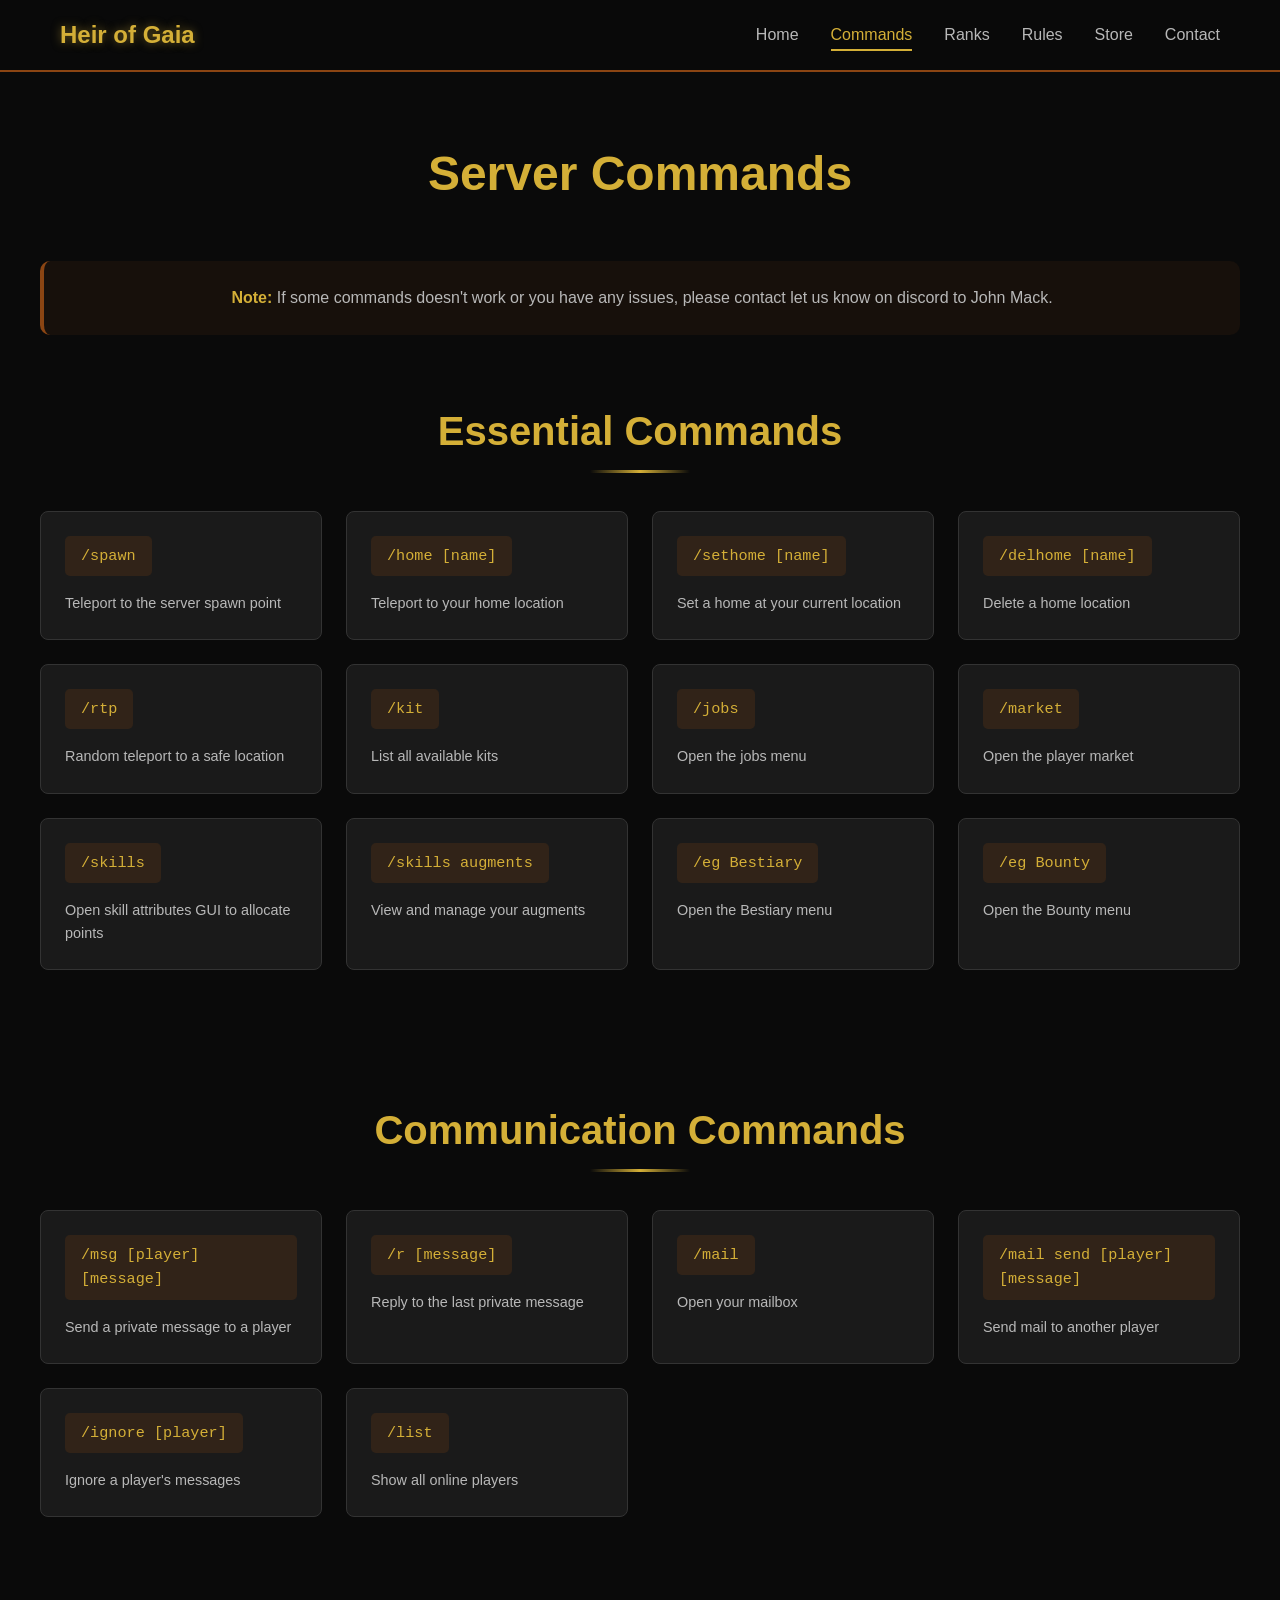
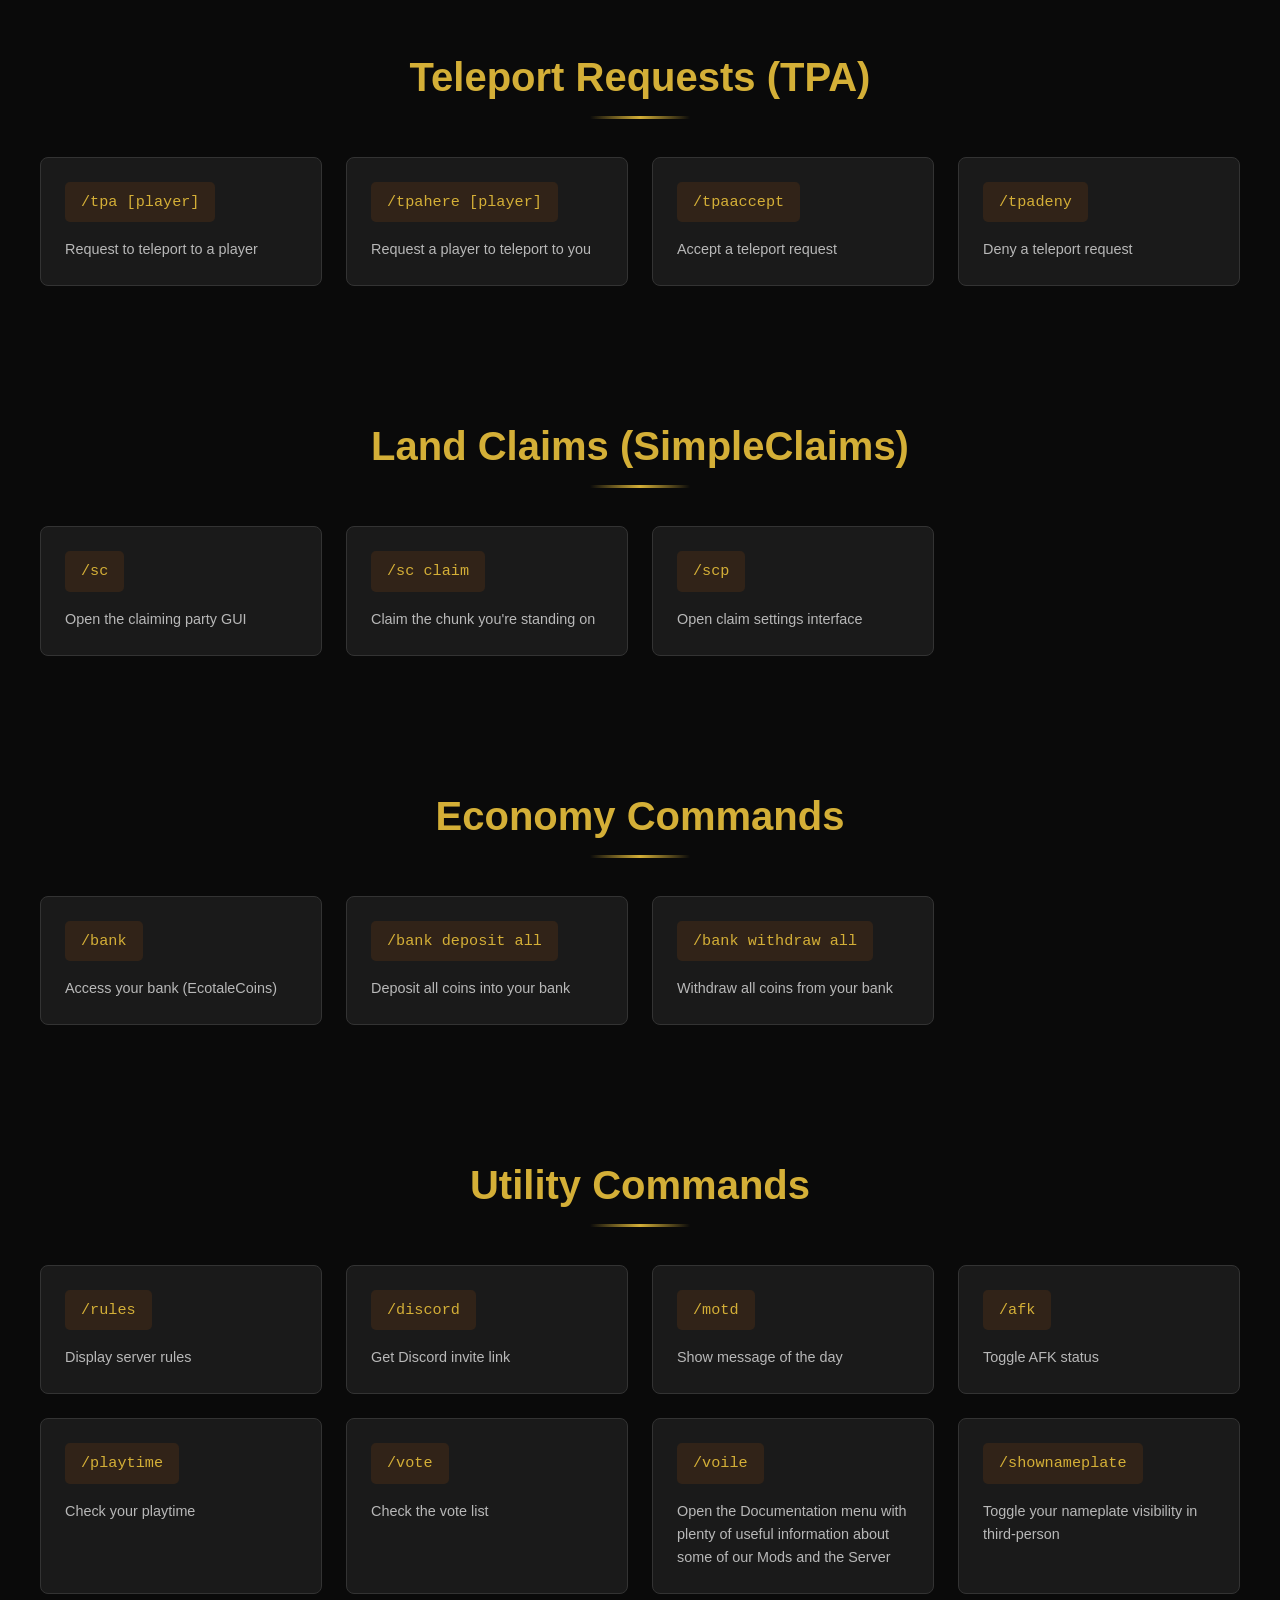
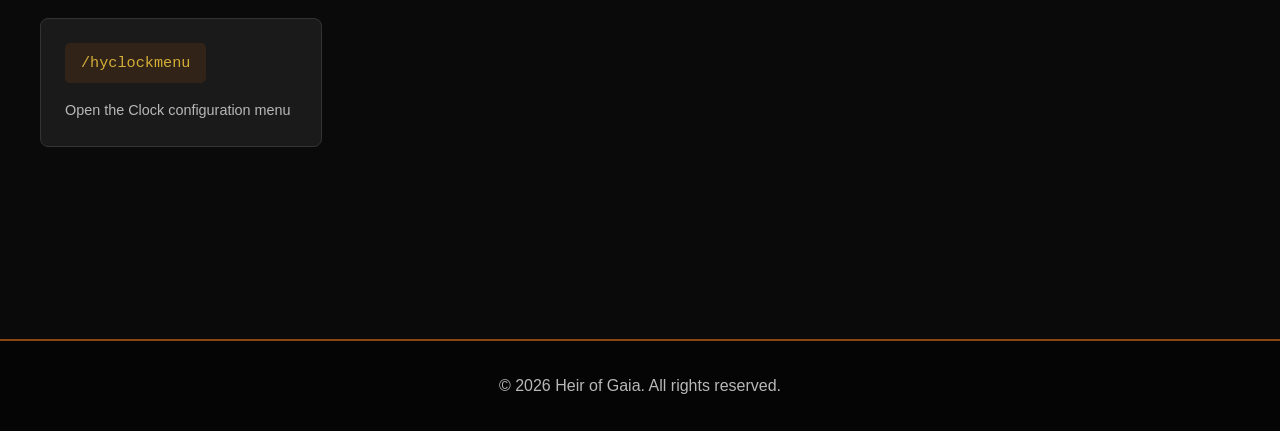
==== commands.html @ ee53094f "Update commands.html" ====
<!DOCTYPE html>
<html lang="en">
<head>
    <meta charset="UTF-8">
    <meta name="viewport" content="width=device-width, initial-scale=1.0">
    <title>Commands - Heir of Gaia</title>
    <link rel="stylesheet" href="css/style.css">
</head>
<body>
    <nav class="navbar">
        <div class="container">
            <div class="nav-brand">Heir of Gaia</div>
            <button class="nav-toggle" aria-label="Toggle navigation">
                <span></span>
                <span></span>
                <span></span>
            </button>
            <ul class="nav-menu">
                <li><a href="index.html">Home</a></li>
                <li><a href="commands.html" class="active">Commands</a></li>
                <li><a href="ranks.html">Ranks</a></li>
                <li><a href="rules.html">Rules</a></li>
                <li><a href="store.html">Store</a></li>
                <li><a href="contact.html">Contact</a></li>
            </ul>
        </div>
    </nav>

    <main class="container page-content">
        <h1 class="page-title">Server Commands</h1>
        
        <div class="commands-note">
            <p><strong>Note:</strong> If some commands doesn't work or you have any issues, please contact let us know on discord to John Mack.</p>
        </div>

        <section class="section">
            <h2 class="section-title">Essential Commands</h2>
            <div class="commands-grid">
                <div class="command-card">
                    <div class="command-header">
                        <code>/spawn</code>
                    </div>
                    <p>Teleport to the server spawn point</p>
                </div>
                <div class="command-card">
                    <div class="command-header">
                        <code>/home [name]</code>
                    </div>
                    <p>Teleport to your home location</p>
                </div>
                <div class="command-card">
                    <div class="command-header">
                        <code>/sethome [name]</code>
                    </div>
                    <p>Set a home at your current location</p>
                </div>
                <div class="command-card">
                    <div class="command-header">
                        <code>/delhome [name]</code>
                    </div>
                    <p>Delete a home location</p>
                </div>
                <div class="command-card">
                    <div class="command-header">
                        <code>/rtp</code>
                    </div>
                    <p>Random teleport to a safe location</p>
                </div>
                <div class="command-card">
                    <div class="command-header">
                        <code>/kit</code>
                    </div>
                    <p>List all available kits</p>
                </div>
				<div class="command-card">
                    <div class="command-header">
                        <code>/jobs</code>
                    </div>
                    <p>Open the jobs menu</p>
                </div>
				<div class="command-card">
                    <div class="command-header">
                        <code>/market</code>
                    </div>
                    <p>Open the player market</p>
                </div>
				<div class="command-card">
                    <div class="command-header">
                        <code>/skills</code>
                    </div>
                    <p>Open skill attributes GUI to allocate points</p>
                </div>
				<div class="command-card">
                    <div class="command-header">
                        <code>/skills augments</code>
                    </div>
                    <p>View and manage your augments</p>
                </div>
				<div class="command-card">
                    <div class="command-header">
                        <code>/eg Bestiary</code>
                    </div>
                    <p>Open the Bestiary menu</p>
                </div>
				<div class="command-card">
                    <div class="command-header">
                        <code>/eg Bounty</code>
                    </div>
                    <p>Open the Bounty menu</p>
                </div>
				
				
            </div>
        </section>

        <section class="section">
            <h2 class="section-title">Communication Commands</h2>
            <div class="commands-grid">
                <div class="command-card">
                    <div class="command-header">
                        <code>/msg [player] [message]</code>
                    </div>
                    <p>Send a private message to a player</p>
                </div>
                <div class="command-card">
                    <div class="command-header">
                        <code>/r [message]</code>
                    </div>
                    <p>Reply to the last private message</p>
                </div>
                <div class="command-card">
                    <div class="command-header">
                        <code>/mail</code>
                    </div>
                    <p>Open your mailbox</p>
                </div>
                <div class="command-card">
                    <div class="command-header">
                        <code>/mail send [player] [message]</code>
                    </div>
                    <p>Send mail to another player</p>
                </div>
                <div class="command-card">
                    <div class="command-header">
                        <code>/ignore [player]</code>
                    </div>
                    <p>Ignore a player's messages</p>
                </div>
                <div class="command-card">
                    <div class="command-header">
                        <code>/list</code>
                    </div>
                    <p>Show all online players</p>
                </div>
            </div>
        </section>

        <section class="section">
            <h2 class="section-title">Teleport Requests (TPA)</h2>
            <div class="commands-grid">
                <div class="command-card">
                    <div class="command-header">
                        <code>/tpa [player]</code>
                    </div>
                    <p>Request to teleport to a player</p>
                </div>
                <div class="command-card">
                    <div class="command-header">
                        <code>/tpahere [player]</code>
                    </div>
                    <p>Request a player to teleport to you</p>
                </div>
                <div class="command-card">
                    <div class="command-header">
                        <code>/tpaaccept</code>
                    </div>
                    <p>Accept a teleport request</p>
                </div>
                <div class="command-card">
                    <div class="command-header">
                        <code>/tpadeny</code>
                    </div>
                    <p>Deny a teleport request</p>
                </div>
            </div>
        </section>

        <section class="section">
            <h2 class="section-title">Land Claims (SimpleClaims)</h2>
            <div class="commands-grid">
                <div class="command-card">
                    <div class="command-header">
                        <code>/sc</code>
                    </div>
                    <p>Open the claiming party GUI</p>
                </div>
                <div class="command-card">
                    <div class="command-header">
                        <code>/sc claim</code>
                    </div>
                    <p>Claim the chunk you're standing on</p>
                </div>
                <div class="command-card">
                    <div class="command-header">
                        <code>/scp</code>
                    </div>
                    <p>Open claim settings interface</p>
                </div>
            </div>
        </section>

        <section class="section">
            <h2 class="section-title">Economy Commands</h2>
            <div class="commands-grid">
                
				
                
                <div class="command-card">
                    <div class="command-header">
                        <code>/bank</code>
                    </div>
                    <p>Access your bank (EcotaleCoins)</p>
                </div>
                <div class="command-card">
                    <div class="command-header">
                        <code>/bank deposit all</code>
                    </div>
                    <p>Deposit all coins into your bank</p>
                </div>
                <div class="command-card">
                    <div class="command-header">
                        <code>/bank withdraw all</code>
                    </div>
                    <p>Withdraw all coins from your bank</p>
                </div>
            </div>
        </section>


        <section class="section">
            <h2 class="section-title">Utility Commands</h2>
            <div class="commands-grid">
                <div class="command-card">
                    <div class="command-header">
                        <code>/rules</code>
                    </div>
                    <p>Display server rules</p>
                </div>
                <div class="command-card">
                    <div class="command-header">
                        <code>/discord</code>
                    </div>
                    <p>Get Discord invite link</p>
                </div>
                <div class="command-card">
                    <div class="command-header">
                        <code>/motd</code>
                    </div>
                    <p>Show message of the day</p>
                </div>
                <div class="command-card">
                    <div class="command-header">
                        <code>/afk</code>
                    </div>
                    <p>Toggle AFK status</p>
                </div>
                <div class="command-card">
                    <div class="command-header">
                        <code>/playtime</code>
                    </div>
                    <p>Check your playtime</p>
                </div>
				<div class="command-card">
                    <div class="command-header">
                        <code>/vote</code>
                    </div>
                    <p>Check the vote list</p>
                </div>
				<div class="command-card">
                    <div class="command-header">
                        <code>/voile</code>
                    </div>
                    <p>Open the Documentation menu with plenty of useful information about some of our Mods and the Server</p>
                </div>
				<div class="command-card">
                    <div class="command-header">
                        <code>/shownameplate</code>
                    </div>
                    <p>Toggle your nameplate visibility in third-person</p>
                </div>
				<div class="command-card">
                    <div class="command-header">
                        <code>/hyclockmenu</code>
                    </div>
                    <p>Open the Clock configuration menu</p>
                </div>
            </div>
        </section>


    </main>

    <footer class="footer">
        <div class="container">
            <p>&copy; 2026 Heir of Gaia. All rights reserved.</p>
        </div>
    </footer>

    <script src="js/script.js"></script>
</body>
</html>
---- css/style.css ----
/* Reset and Base Styles */
* {
    margin: 0;
    padding: 0;
    box-sizing: border-box;
}

:root {
    --primary-color: #8b4513;
    --secondary-color: #d4af37;
    --accent-color: #c9a961;
    --dark-bg: #0a0a0a;
    --darker-bg: #050505;
    --card-bg: #1a1a1a;
    --text-primary: #e8e8e8;
    --text-secondary: #b8b8b8;
    --border-color: #333;
    --success-color: #4caf50;
    --warning-color: #ff9800;
    --danger-color: #f44336;
}

body {
    font-family: 'Segoe UI', Tahoma, Geneva, Verdana, sans-serif;
    background: var(--dark-bg);
    color: var(--text-primary);
    line-height: 1.6;
    overflow-x: hidden;
}

.container {
    max-width: 1200px;
    margin: 0 auto;
    padding: 0 20px;
}

/* Navigation */
.navbar {
    background: rgba(10, 10, 10, 0.95);
    backdrop-filter: blur(10px);
    padding: 1rem 0;
    position: sticky;
    top: 0;
    z-index: 1000;
    border-bottom: 2px solid var(--primary-color);
}

.navbar .container {
    display: flex;
    justify-content: space-between;
    align-items: center;
}

.nav-brand {
    font-size: 1.5rem;
    font-weight: bold;
    color: var(--secondary-color);
    text-shadow: 0 0 10px rgba(212, 175, 55, 0.5);
}

.nav-menu {
    display: flex;
    list-style: none;
    gap: 2rem;
}

.nav-menu a {
    color: var(--text-secondary);
    text-decoration: none;
    transition: all 0.3s ease;
    position: relative;
    padding: 0.5rem 0;
}

.nav-menu a::after {
    content: '';
    position: absolute;
    bottom: 0;
    left: 0;
    width: 0;
    height: 2px;
    background: var(--secondary-color);
    transition: width 0.3s ease;
}

.nav-menu a:hover,
.nav-menu a.active {
    color: var(--secondary-color);
}

.nav-menu a:hover::after,
.nav-menu a.active::after {
    width: 100%;
}

.nav-toggle {
    display: none;
    flex-direction: column;
    background: none;
    border: none;
    cursor: pointer;
    padding: 0.5rem;
}

.nav-toggle span {
    width: 25px;
    height: 3px;
    background: var(--secondary-color);
    margin: 3px 0;
    transition: 0.3s;
}

/* Hero Section */
.hero {
    position: relative;
    height: 70vh;
    display: flex;
    align-items: center;
    justify-content: center;
    background: linear-gradient(135deg, #1a0f0f 0%, #0a0a0a 100%);
    overflow: hidden;
}

.hero::before {
    content: '';
    position: absolute;
    top: 0;
    left: 0;
    right: 0;
    bottom: 0;
    background: 
        radial-gradient(circle at 20% 50%, rgba(139, 69, 19, 0.1) 0%, transparent 50%),
        radial-gradient(circle at 80% 50%, rgba(212, 175, 55, 0.1) 0%, transparent 50%);
    animation: pulse 8s ease-in-out infinite;
}

@keyframes pulse {
    0%, 100% { opacity: 0.5; }
    50% { opacity: 1; }
}

.hero-overlay {
    position: absolute;
    top: 0;
    left: 0;
    right: 0;
    bottom: 0;
    background: url('../images/hero-bg.png') center/cover no-repeat, rgba(0, 0, 0, 0.3);
}

.hero-content {
    position: relative;
    z-index: 1;
    text-align: center;
    animation: fadeInUp 1s ease;
}

@keyframes fadeInUp {
    from {
        opacity: 0;
        transform: translateY(30px);
    }
    to {
        opacity: 1;
        transform: translateY(0);
    }
}

.hero-title {
    font-size: 4rem;
    font-weight: bold;
    color: var(--secondary-color);
    text-shadow: 0 0 20px rgba(212, 175, 55, 0.5);
    margin-bottom: 1rem;
}

.hero-subtitle {
    font-size: 1.3rem;
    color: var(--text-secondary);
    margin-bottom: 2rem;
}

.server-ip {
    display: inline-flex;
    align-items: center;
    gap: 1rem;
    background: rgba(26, 26, 26, 0.8);
    padding: 1rem 2rem;
    border-radius: 10px;
    border: 2px solid var(--primary-color);
}

.ip-label {
    color: var(--text-secondary);
}

.ip-address {
    font-size: 1.2rem;
    color: var(--secondary-color);
    font-weight: bold;
}

.copy-btn {
    background: var(--primary-color);
    color: white;
    border: none;
    padding: 0.5rem 1rem;
    border-radius: 5px;
    cursor: pointer;
    transition: all 0.3s ease;
}

.copy-btn:hover {
    background: var(--secondary-color);
    transform: translateY(-2px);
}

/* Sections */
.section {
    padding: 4rem 0;
}

.section-title {
    font-size: 2.5rem;
    color: var(--secondary-color);
    text-align: center;
    margin-bottom: 3rem;
    position: relative;
}

.section-title::after {
    content: '';
    position: absolute;
    bottom: -10px;
    left: 50%;
    transform: translateX(-50%);
    width: 100px;
    height: 3px;
    background: linear-gradient(90deg, transparent, var(--secondary-color), transparent);
}

/* Cards */
.content-grid {
    display: grid;
    grid-template-columns: repeat(auto-fit, minmax(300px, 1fr));
    gap: 2rem;
}

.card {
    background: var(--card-bg);
    padding: 2rem;
    border-radius: 10px;
    border: 1px solid var(--border-color);
    transition: all 0.3s ease;
    text-align: center;
}

.card:hover {
    transform: translateY(-5px);
    border-color: var(--primary-color);
    box-shadow: 0 10px 30px rgba(139, 69, 19, 0.3);
}

.card-icon {
    font-size: 3rem;
    margin-bottom: 1rem;
}

.card h3 {
    color: var(--secondary-color);
    margin-bottom: 1rem;
}

.card p {
    color: var(--text-secondary);
}

/* Info Box */
.info-box {
    background: var(--card-bg);
    padding: 2rem;
    border-radius: 10px;
    border: 1px solid var(--border-color);
    display: grid;
    grid-template-columns: repeat(auto-fit, minmax(200px, 1fr));
    gap: 2rem;
}

.info-item {
    display: flex;
    flex-direction: column;
    gap: 0.5rem;
}

.info-label {
    color: var(--text-secondary);
    font-size: 0.9rem;
}

.info-value {
    color: var(--secondary-color);
    font-size: 1.5rem;
    font-weight: bold;
}

/* Page Content */
.page-content {
    padding: 4rem 0;
    min-height: 60vh;
}

.page-title {
    font-size: 3rem;
    color: var(--secondary-color);
    text-align: center;
    margin-bottom: 2rem;
}

/* Commands Page */
.commands-grid {
    display: grid;
    grid-template-columns: repeat(auto-fill, minmax(280px, 1fr));
    gap: 1.5rem;
}

.command-card {
    background: var(--card-bg);
    padding: 1.5rem;
    border-radius: 8px;
    border: 1px solid var(--border-color);
    transition: all 0.3s ease;
}

.command-card:hover {
    border-color: var(--primary-color);
    transform: translateY(-3px);
}

.command-card.admin {
    border-color: var(--danger-color);
}

.command-header {
    margin-bottom: 1rem;
}

.command-header code {
    background: rgba(139, 69, 19, 0.2);
    padding: 0.5rem 1rem;
    border-radius: 5px;
    color: var(--secondary-color);
    font-size: 0.95rem;
    display: inline-block;
}

.command-card p {
    color: var(--text-secondary);
    font-size: 0.9rem;
}

/* Rules Page */
.rules-intro,
.store-intro,
.contact-intro {
    text-align: center;
    font-size: 1.1rem;
    color: var(--text-secondary);
    margin-bottom: 3rem;
    max-width: 800px;
    margin-left: auto;
    margin-right: auto;
}

.rule-list {
    max-width: 900px;
    margin: 0 auto;
}

.rule-item {
    display: flex;
    gap: 2rem;
    background: var(--card-bg);
    padding: 2rem;
    border-radius: 10px;
    border: 1px solid var(--border-color);
    margin-bottom: 1.5rem;
    transition: all 0.3s ease;
}

.rule-item:hover {
    border-color: var(--primary-color);
}

.rule-number {
    flex-shrink: 0;
    width: 50px;
    height: 50px;
    background: var(--primary-color);
    color: white;
    border-radius: 50%;
    display: flex;
    align-items: center;
    justify-content: center;
    font-size: 1.5rem;
    font-weight: bold;
}

.rule-content h3 {
    color: var(--secondary-color);
    margin-bottom: 0.5rem;
}

.rule-content p {
    color: var(--text-secondary);
}

.sanctions-box {
    display: grid;
    grid-template-columns: repeat(auto-fit, minmax(200px, 1fr));
    gap: 1.5rem;
}

.sanction-item {
    background: var(--card-bg);
    padding: 1.5rem;
    border-radius: 8px;
    border: 1px solid var(--border-color);
    text-align: center;
}

.sanction-item h4 {
    color: var(--secondary-color);
    margin-bottom: 0.5rem;
}

.sanction-item p {
    color: var(--text-secondary);
    font-size: 0.9rem;
}

.rules-footer {
    margin-top: 3rem;
    padding: 2rem;
    background: rgba(139, 69, 19, 0.1);
    border-radius: 10px;
    border-left: 4px solid var(--primary-color);
}

/* Ranks Page */
.ranks-container {
    display: grid;
    grid-template-columns: repeat(auto-fit, minmax(280px, 1fr));
    gap: 2rem;
}

.rank-card {
    background: var(--card-bg);
    padding: 2rem;
    border-radius: 10px;
    border: 2px solid var(--border-color);
    text-align: center;
    transition: all 0.3s ease;
}

.rank-card:hover {
    transform: translateY(-5px);
    box-shadow: 0 10px 30px rgba(0, 0, 0, 0.5);
}

.rank-joueur { border-color: #888; }
.rank-vip { border-color: #4caf50; }
.rank-vipplus { border-color: #2196f3; }
.rank-moderateur { border-color: #ff9800; }
.rank-admin { border-color: #f44336; }

.rank-badge {
    font-size: 3rem;
    margin-bottom: 1rem;
}

.rank-name {
    font-size: 1.8rem;
    color: var(--secondary-color);
    margin-bottom: 0.5rem;
}

.rank-description {
    color: var(--text-secondary);
    margin-bottom: 1.5rem;
    font-size: 0.9rem;
}

.rank-perks {
    list-style: none;
    text-align: left;
}

.rank-perks li {
    padding: 0.5rem 0;
    color: var(--text-secondary);
    border-bottom: 1px solid var(--border-color);
}

.rank-perks li:last-child {
    border-bottom: none;
}

.rank-perks li::before {
    content: '✓ ';
    color: var(--success-color);
    margin-right: 0.5rem;
}

/* Store Page */
.store-grid {
    display: grid;
    grid-template-columns: repeat(auto-fit, minmax(300px, 1fr));
    gap: 2rem;
}

.store-card {
    background: var(--card-bg);
    padding: 2rem;
    border-radius: 10px;
    border: 2px solid var(--border-color);
    text-align: center;
    position: relative;
    transition: all 0.3s ease;
}

.store-card:hover {
    transform: translateY(-5px);
    border-color: var(--primary-color);
}

.store-card.featured {
    border-color: var(--secondary-color);
    box-shadow: 0 0 30px rgba(212, 175, 55, 0.2);
}

.store-badge {
    position: absolute;
    top: -15px;
    right: 20px;
    background: var(--secondary-color);
    color: var(--dark-bg);
    padding: 0.3rem 1rem;
    border-radius: 20px;
    font-size: 0.85rem;
    font-weight: bold;
}

.store-icon {
    font-size: 3rem;
    margin-bottom: 1rem;
}

.store-card h3 {
    color: var(--secondary-color);
    font-size: 1.8rem;
    margin-bottom: 1rem;
}

.store-price {
    font-size: 2.5rem;
    color: var(--text-primary);
    font-weight: bold;
    margin-bottom: 1.5rem;
}

.store-features {
    list-style: none;
    margin-bottom: 2rem;
    text-align: left;
}

.store-features li {
    padding: 0.5rem 0;
    color: var(--text-secondary);
    border-bottom: 1px solid var(--border-color);
}

.store-features li:last-child {
    border-bottom: none;
}

.store-features li::before {
    content: '✓ ';
    color: var(--success-color);
    margin-right: 0.5rem;
}

.store-btn {
    display: inline-block;
    background: var(--primary-color);
    color: white;
    padding: 0.8rem 2rem;
    border-radius: 5px;
    text-decoration: none;
    transition: all 0.3s ease;
    font-weight: bold;
}

.store-btn:hover {
    background: var(--secondary-color);
    transform: translateY(-2px);
}

.info-boxes {
    display: grid;
    grid-template-columns: repeat(auto-fit, minmax(250px, 1fr));
    gap: 2rem;
}

.info-card {
    background: var(--card-bg);
    padding: 1.5rem;
    border-radius: 8px;
    border: 1px solid var(--border-color);
}

.info-card h4 {
    color: var(--secondary-color);
    margin-bottom: 0.5rem;
}

.info-card p {
    color: var(--text-secondary);
    font-size: 0.9rem;
}

.store-footer {
    margin-top: 3rem;
    text-align: center;
    padding: 2rem;
    background: rgba(139, 69, 19, 0.1);
    border-radius: 10px;
}

/* Contact Page */
.contact-grid {
    display: grid;
    grid-template-columns: repeat(auto-fit, minmax(300px, 1fr));
    gap: 2rem;
    margin-bottom: 3rem;
}

.contact-card {
    background: var(--card-bg);
    padding: 2rem;
    border-radius: 10px;
    border: 2px solid var(--border-color);
    text-align: center;
    transition: all 0.3s ease;
}

.contact-card:hover {
    transform: translateY(-5px);
    border-color: var(--primary-color);
}

.contact-card.discord {
    border-color: #5865f2;
}

.contact-icon {
    font-size: 3rem;
    margin-bottom: 1rem;
    color: var(--secondary-color);
}

.contact-card.discord .contact-icon {
    color: #5865f2;
}

.contact-card h3 {
    color: var(--secondary-color);
    margin-bottom: 1rem;
}

.contact-card p {
    color: var(--text-secondary);
    margin-bottom: 1.5rem;
}

.contact-btn {
    display: inline-block;
    background: var(--primary-color);
    color: white;
    padding: 0.8rem 2rem;
    border-radius: 5px;
    text-decoration: none;
    transition: all 0.3s ease;
}

.contact-btn:hover {
    background: var(--secondary-color);
    transform: translateY(-2px);
}

.contact-card.discord .contact-btn {
    background: #5865f2;
}

.contact-card.discord .contact-btn:hover {
    background: #4752c4;
}

.team-grid {
    display: grid;
    grid-template-columns: repeat(auto-fit, minmax(200px, 1fr));
    gap: 2rem;
}

.team-card {
    background: var(--card-bg);
    padding: 2rem;
    border-radius: 10px;
    border: 1px solid var(--border-color);
    text-align: center;
}

.team-avatar {
    font-size: 4rem;
    margin-bottom: 1rem;
}

.team-card h4 {
    color: var(--secondary-color);
    margin-bottom: 0.5rem;
}

.team-role {
    color: var(--text-secondary);
    font-size: 0.9rem;
}

.faq-list {
    max-width: 800px;
    margin: 0 auto;
}

.faq-item {
    background: var(--card-bg);
    padding: 1.5rem;
    border-radius: 8px;
    border: 1px solid var(--border-color);
    margin-bottom: 1rem;
}

.faq-item h4 {
    color: var(--secondary-color);
    margin-bottom: 0.5rem;
}

.faq-item p {
    color: var(--text-secondary);
}

/* Footer */
.footer {
    background: var(--darker-bg);
    padding: 2rem 0;
    text-align: center;
    border-top: 2px solid var(--primary-color);
    margin-top: 4rem;
}

.footer p {
    color: var(--text-secondary);
}

/* Responsive Design */
@media (max-width: 768px) {
    .nav-menu {
        position: fixed;
        left: -100%;
        top: 70px;
        flex-direction: column;
        background: rgba(10, 10, 10, 0.98);
        width: 100%;
        text-align: center;
        transition: 0.3s;
        padding: 2rem 0;
        gap: 0;
    }

    .nav-menu.active {
        left: 0;
    }

    .nav-menu li {
        margin: 1rem 0;
    }

    .nav-toggle {
        display: flex;
    }

    .hero-title {
        font-size: 2.5rem;
    }

    .hero-subtitle {
        font-size: 1rem;
    }

    .server-ip {
        flex-direction: column;
        gap: 0.5rem;
    }

    .page-title {
        font-size: 2rem;
    }

    .section-title {
        font-size: 2rem;
    }

    .content-grid,
    .commands-grid,
    .ranks-container,
    .store-grid {
        grid-template-columns: 1fr;
    }
}

@media (max-width: 480px) {
    .hero-title {
        font-size: 2rem;
    }

    .container {
        padding: 0 15px;
    }
}


/* Additional Rank Styles */
.section-subtitle {
    text-align: center;
    color: var(--text-secondary);
    margin-top: -2rem;
    margin-bottom: 2rem;
    font-size: 1.1rem;
}

.rank-donator {
    position: relative;
}

.rank-btn {
    display: inline-block;
    background: var(--primary-color);
    color: white;
    padding: 0.8rem 2rem;
    border-radius: 5px;
    text-decoration: none;
    transition: all 0.3s ease;
    font-weight: bold;
    margin-top: 1rem;
}

.rank-btn:hover {
    background: var(--secondary-color);
    transform: translateY(-2px);
    color: var(--dark-bg);
}

.rank-staff {
    background: linear-gradient(135deg, rgba(255, 51, 204, 0.05) 0%, rgba(26, 26, 26, 1) 100%);
}

.ranks-intro {
    text-align: center;
    font-size: 1.1rem;
    color: var(--text-secondary);
    margin-bottom: 3rem;
    max-width: 800px;
    margin-left: auto;
    margin-right: auto;
}

.ranks-footer {
    margin-top: 3rem;
    padding: 2rem;
    background: rgba(139, 69, 19, 0.1);
    border-radius: 10px;
    border-left: 4px solid var(--primary-color);
    text-align: center;
}

.price-period {
    font-size: 1rem;
    color: var(--text-secondary);
    font-weight: normal;
}

/* Store page enhancements */
.store-price .price-period {
    display: inline-block;
    margin-left: 0.2rem;
}


/* Store Warning Box */
.store-warning {
    background: rgba(255, 152, 0, 0.1);
    border: 2px solid var(--warning-color);
    border-radius: 10px;
    padding: 1rem 1.5rem;
    margin-bottom: 2rem;
    text-align: center;
}

.store-warning p {
    color: var(--warning-color);
    font-weight: bold;
    margin: 0;
    font-size: 1.1rem;
}


/* Server Description Styles */
.server-description {
    max-width: 900px;
    margin: 0 auto;
    background: var(--card-bg);
    padding: 2.5rem;
    border-radius: 10px;
    border: 1px solid var(--border-color);
    line-height: 1.8;
}

.description-intro {
    font-size: 1.3rem;
    text-align: center;
    margin-bottom: 1.5rem;
    color: var(--secondary-color);
}

.server-description > p {
    color: var(--text-secondary);
    margin-bottom: 1rem;
    text-align: center;
}

.feature-detailed {
    margin: 2rem 0;
    padding: 1.5rem;
    background: rgba(139, 69, 19, 0.05);
    border-radius: 8px;
    border-left: 4px solid var(--primary-color);
}

.feature-detailed h3 {
    color: var(--secondary-color);
    margin-bottom: 0.8rem;
    font-size: 1.3rem;
}

.feature-detailed p {
    color: var(--text-secondary);
    margin: 0;
}

.feature-list {
    list-style: none;
    padding: 0;
    margin: 0.5rem 0 0 0;
}

.feature-list li {
    color: var(--text-secondary);
    padding: 0.4rem 0;
    padding-left: 1.5rem;
    position: relative;
}

.feature-list li::before {
    content: '✓';
    position: absolute;
    left: 0;
    color: var(--success-color);
    font-weight: bold;
}

.description-footer {
    text-align: center;
    font-size: 1.2rem;
    margin-top: 2rem;
    padding-top: 2rem;
    border-top: 2px solid var(--border-color);
    color: var(--text-primary);
    line-height: 1.8;
}

.description-footer strong {
    color: var(--secondary-color);
}


/* Commands Note Box */
.commands-note {
    margin-top: 3rem;
    padding: 1.5rem;
    background: rgba(139, 69, 19, 0.1);
    border-radius: 10px;
    border-left: 4px solid var(--primary-color);
    text-align: center;
}

.commands-note p {
    color: var(--text-secondary);
    margin: 0;
}

.commands-note strong {
    color: var(--secondary-color);
}
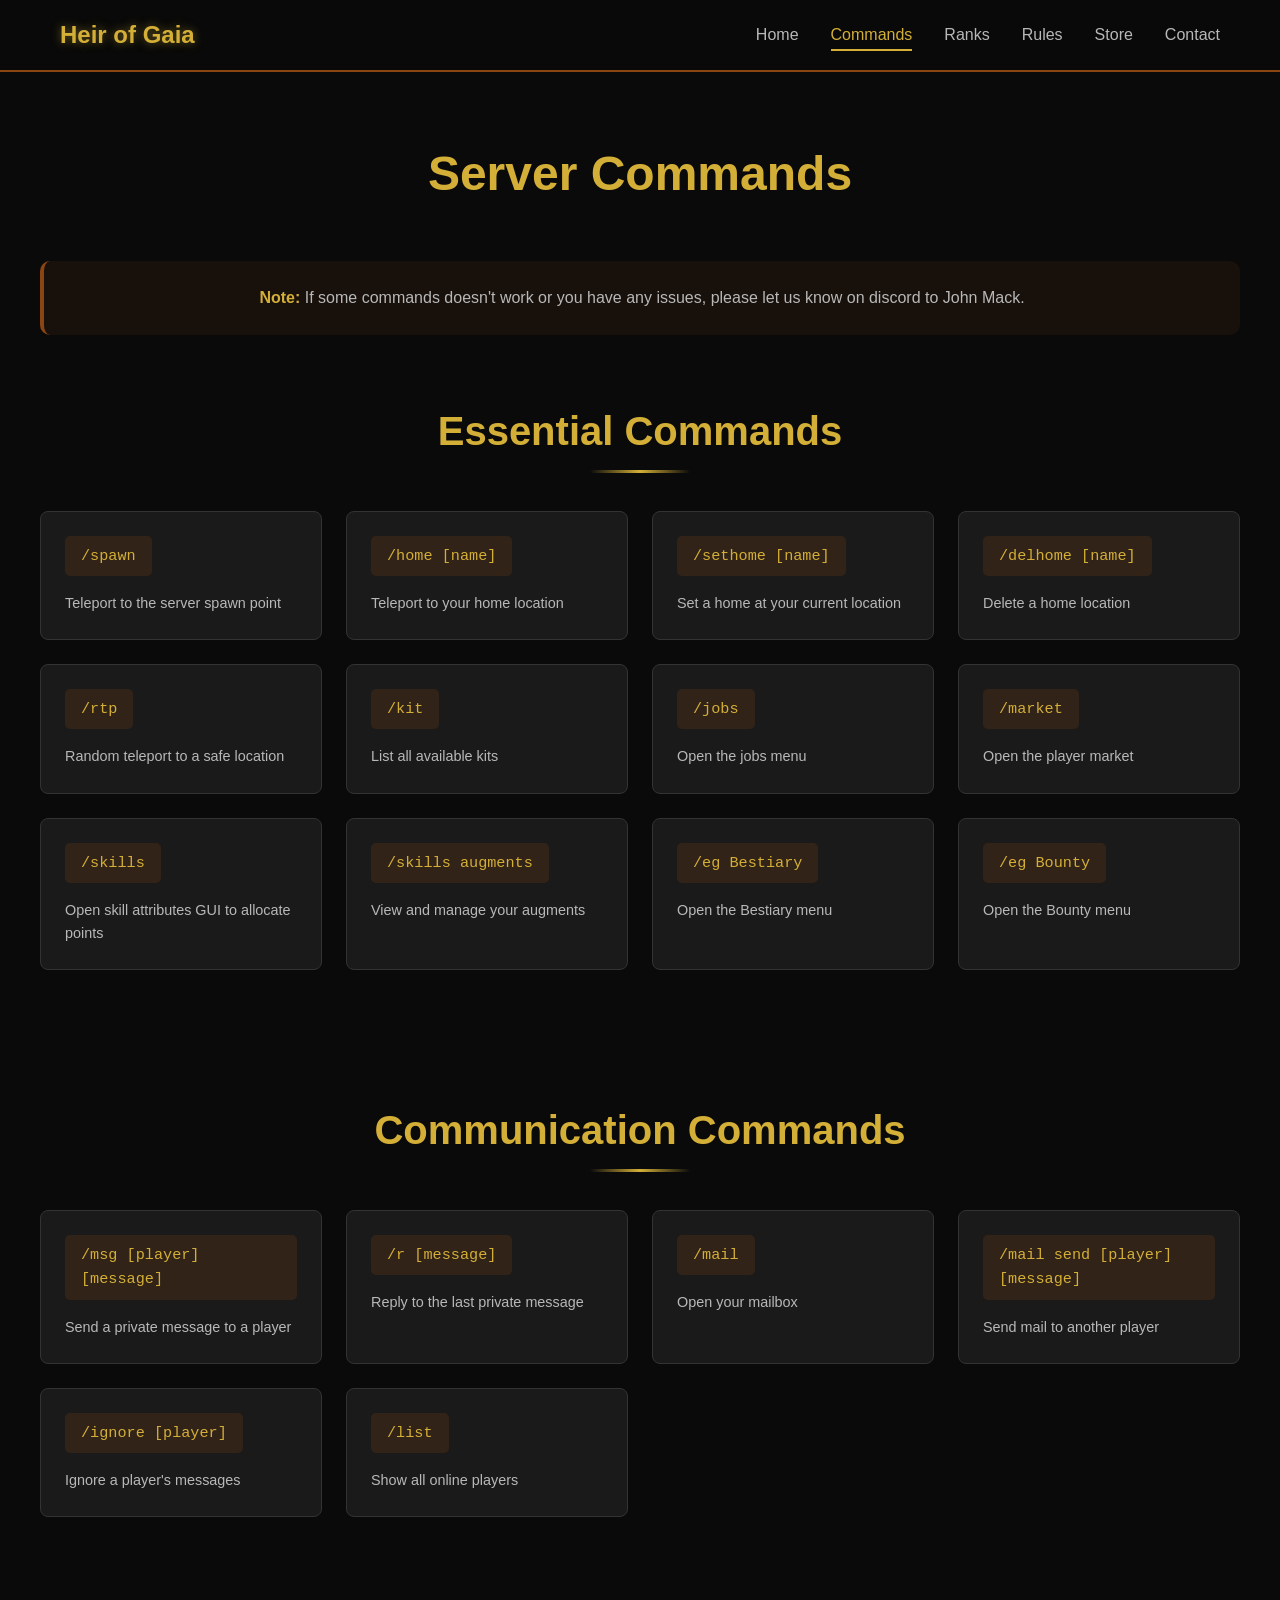
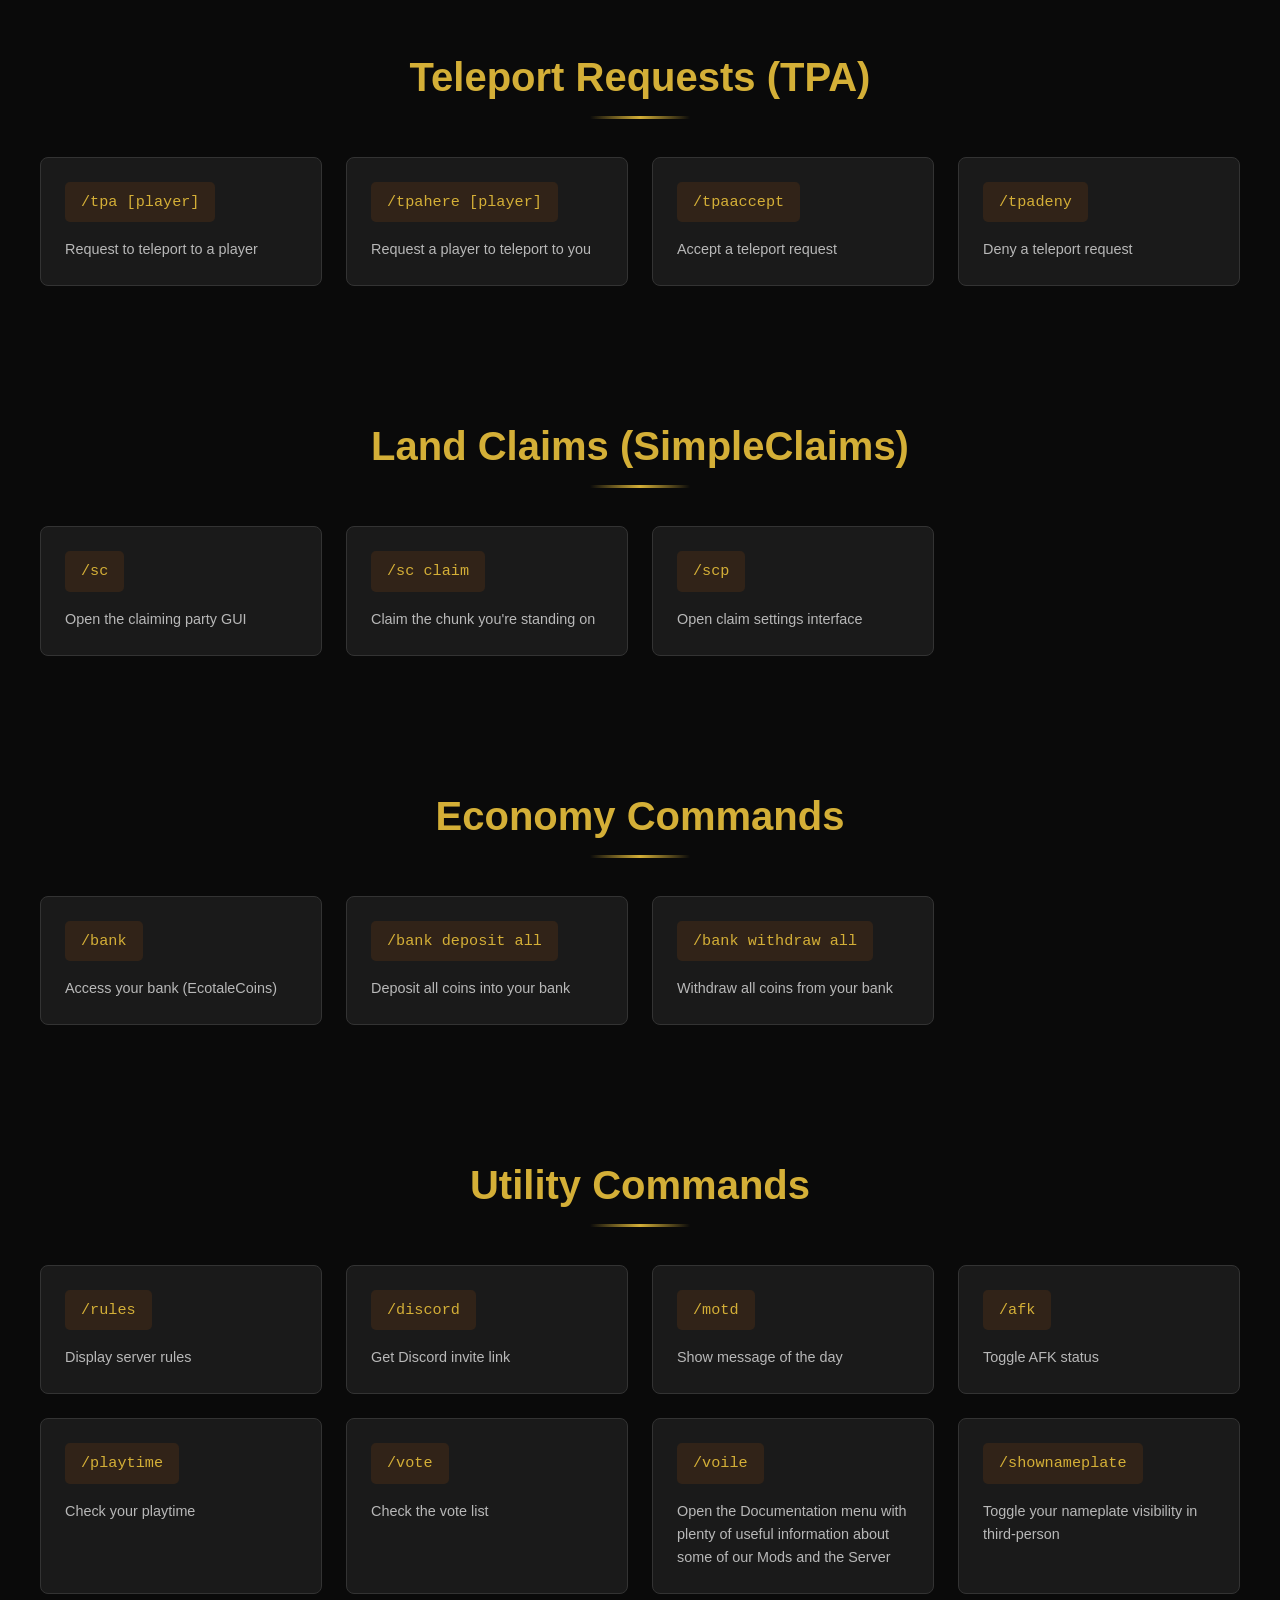
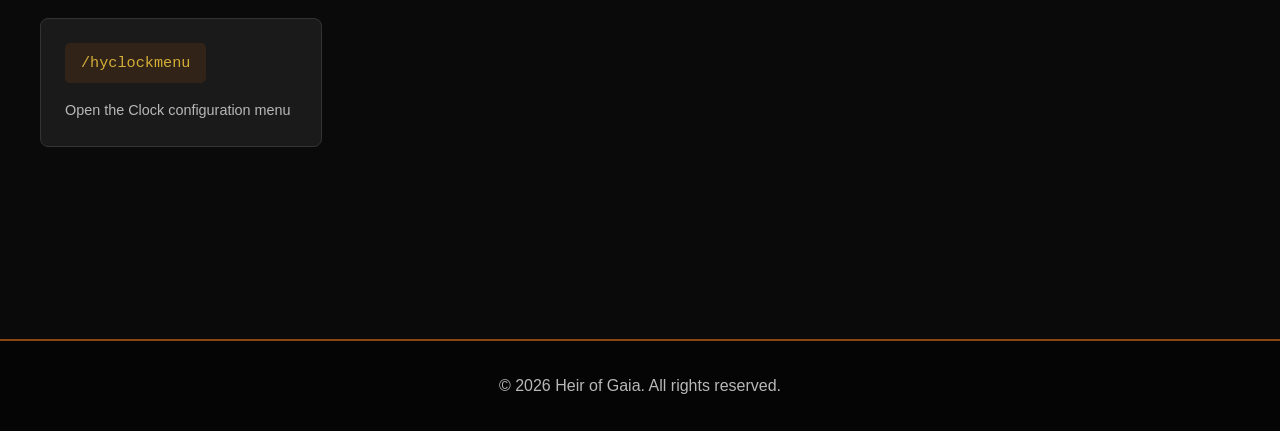
==== commit 7ead76b9: "fixed typo lmao" ====
--- a/commands.html
+++ b/commands.html
@@ -30,7 +30,7 @@
         <h1 class="page-title">Server Commands</h1>
         
         <div class="commands-note">
-            <p><strong>Note:</strong> If some commands doesn't work or you have any issues, please contact let us know on discord to John Mack.</p>
+            <p><strong>Note:</strong> If some commands doesn't work or you have any issues, please let us know on discord to John Mack.</p>
         </div>
 
         <section class="section">
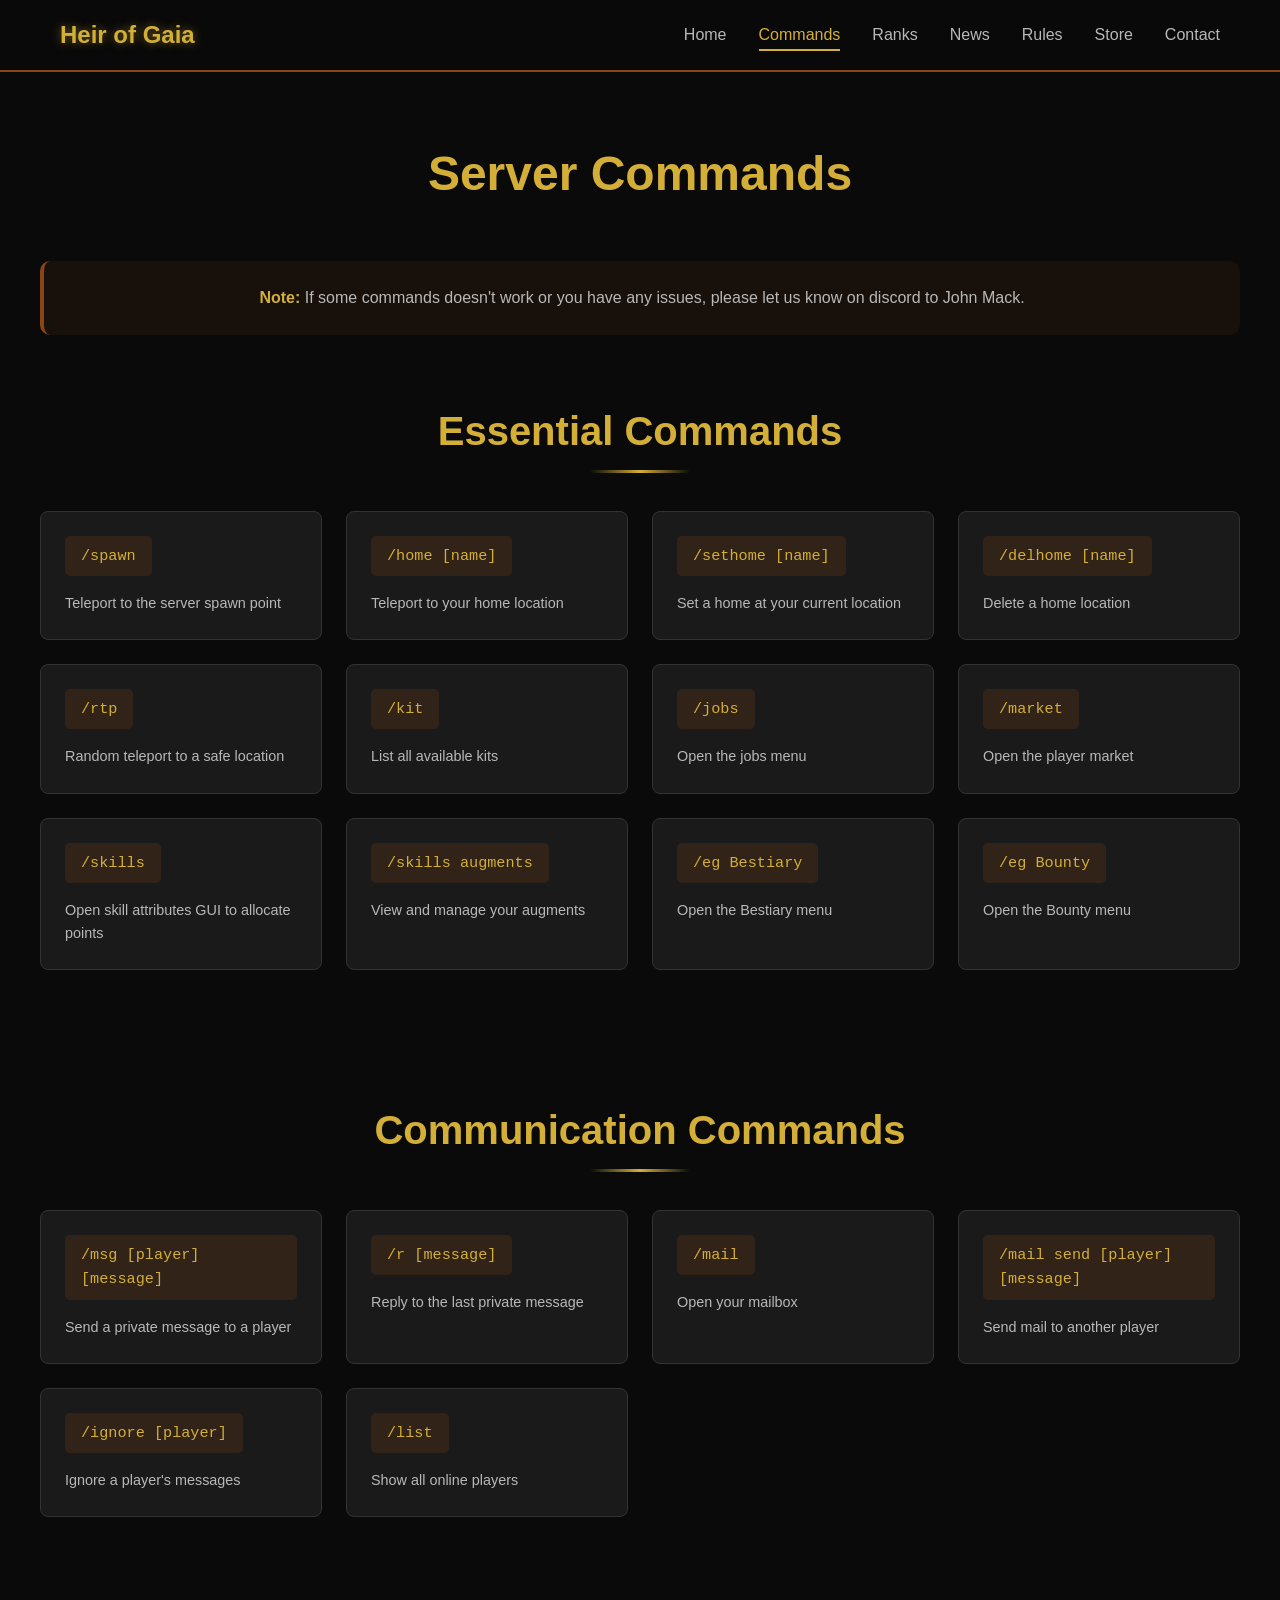
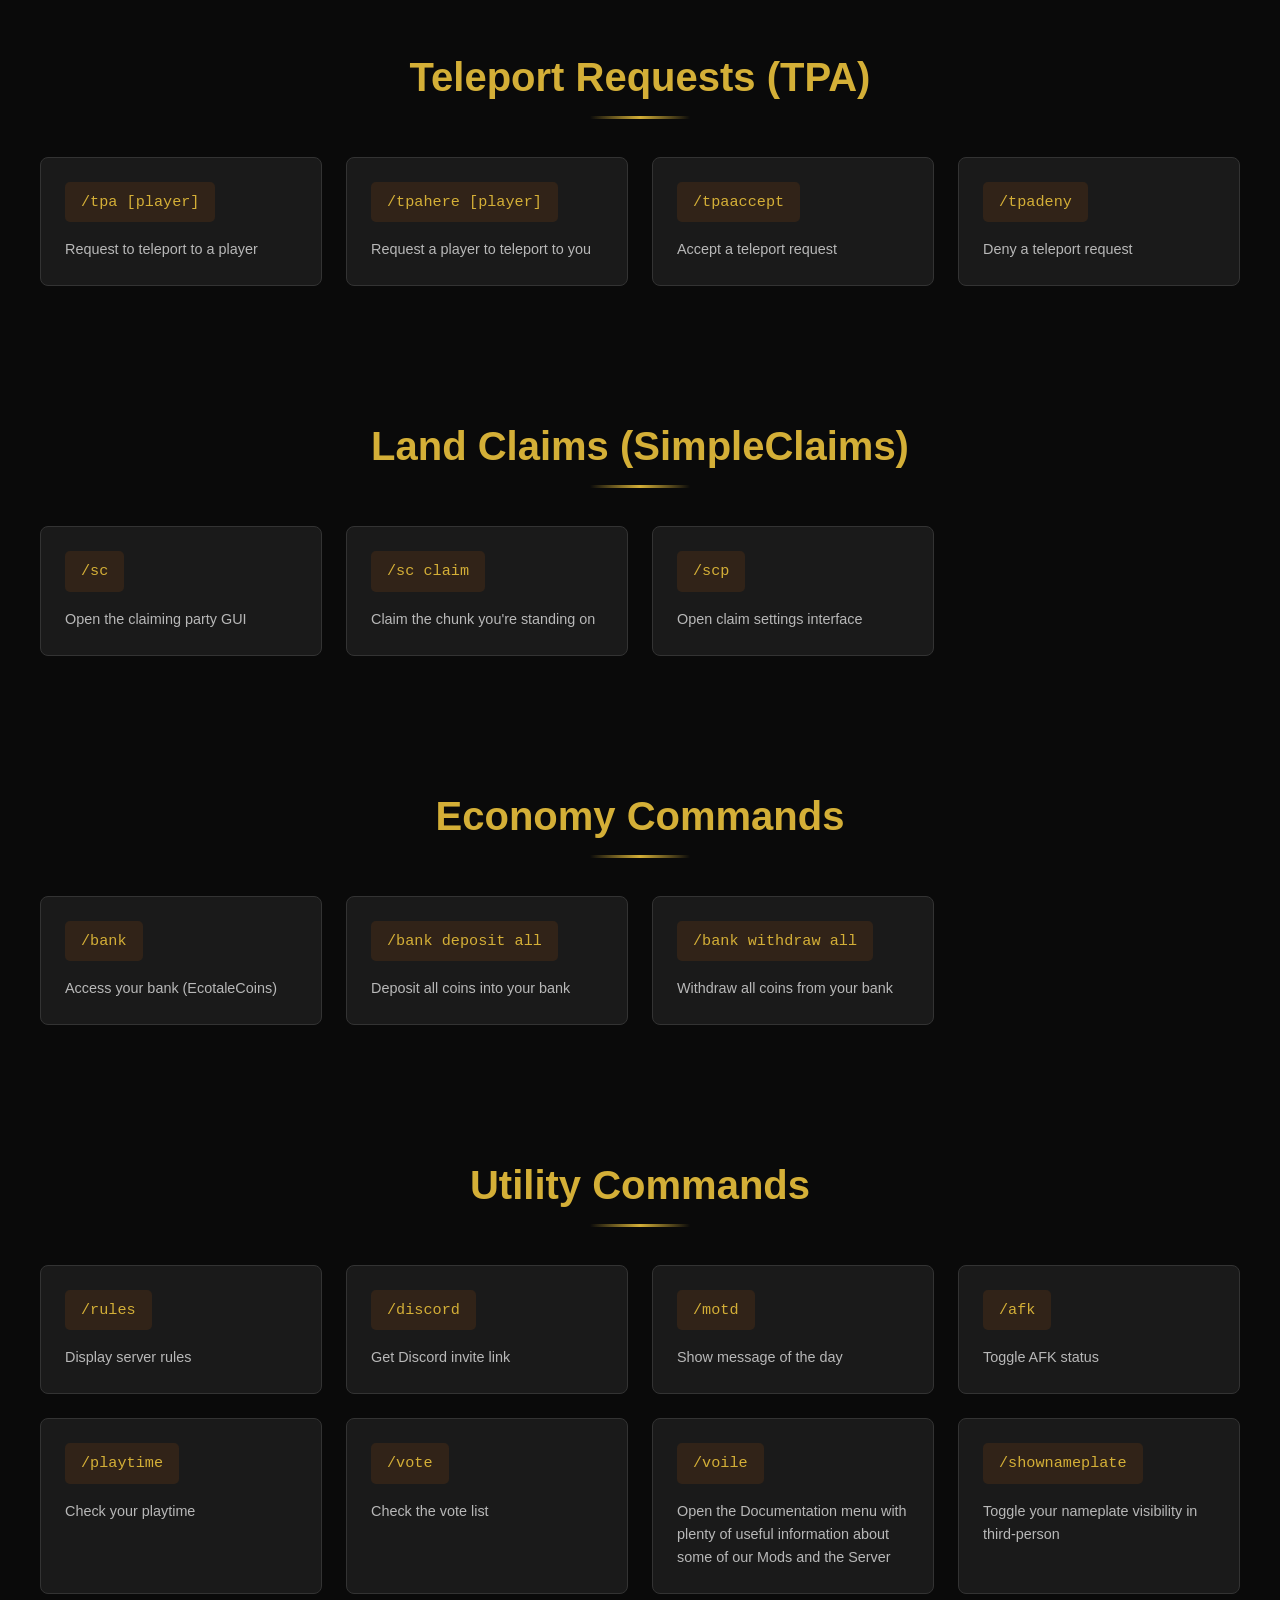
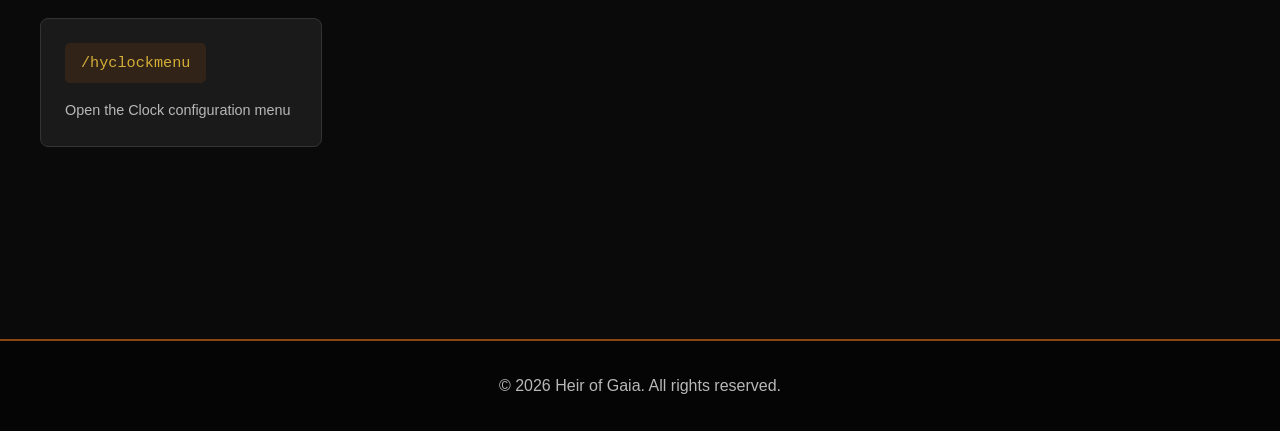
==== commit db58edce: "added the news page gaia news without news lmao" ====
--- a/commands.html
+++ b/commands.html
@@ -19,6 +19,7 @@
                 <li><a href="index.html">Home</a></li>
                 <li><a href="commands.html" class="active">Commands</a></li>
                 <li><a href="ranks.html">Ranks</a></li>
+                <li><a href="news.html">News</a></li>
                 <li><a href="rules.html">Rules</a></li>
                 <li><a href="store.html">Store</a></li>
                 <li><a href="contact.html">Contact</a></li>
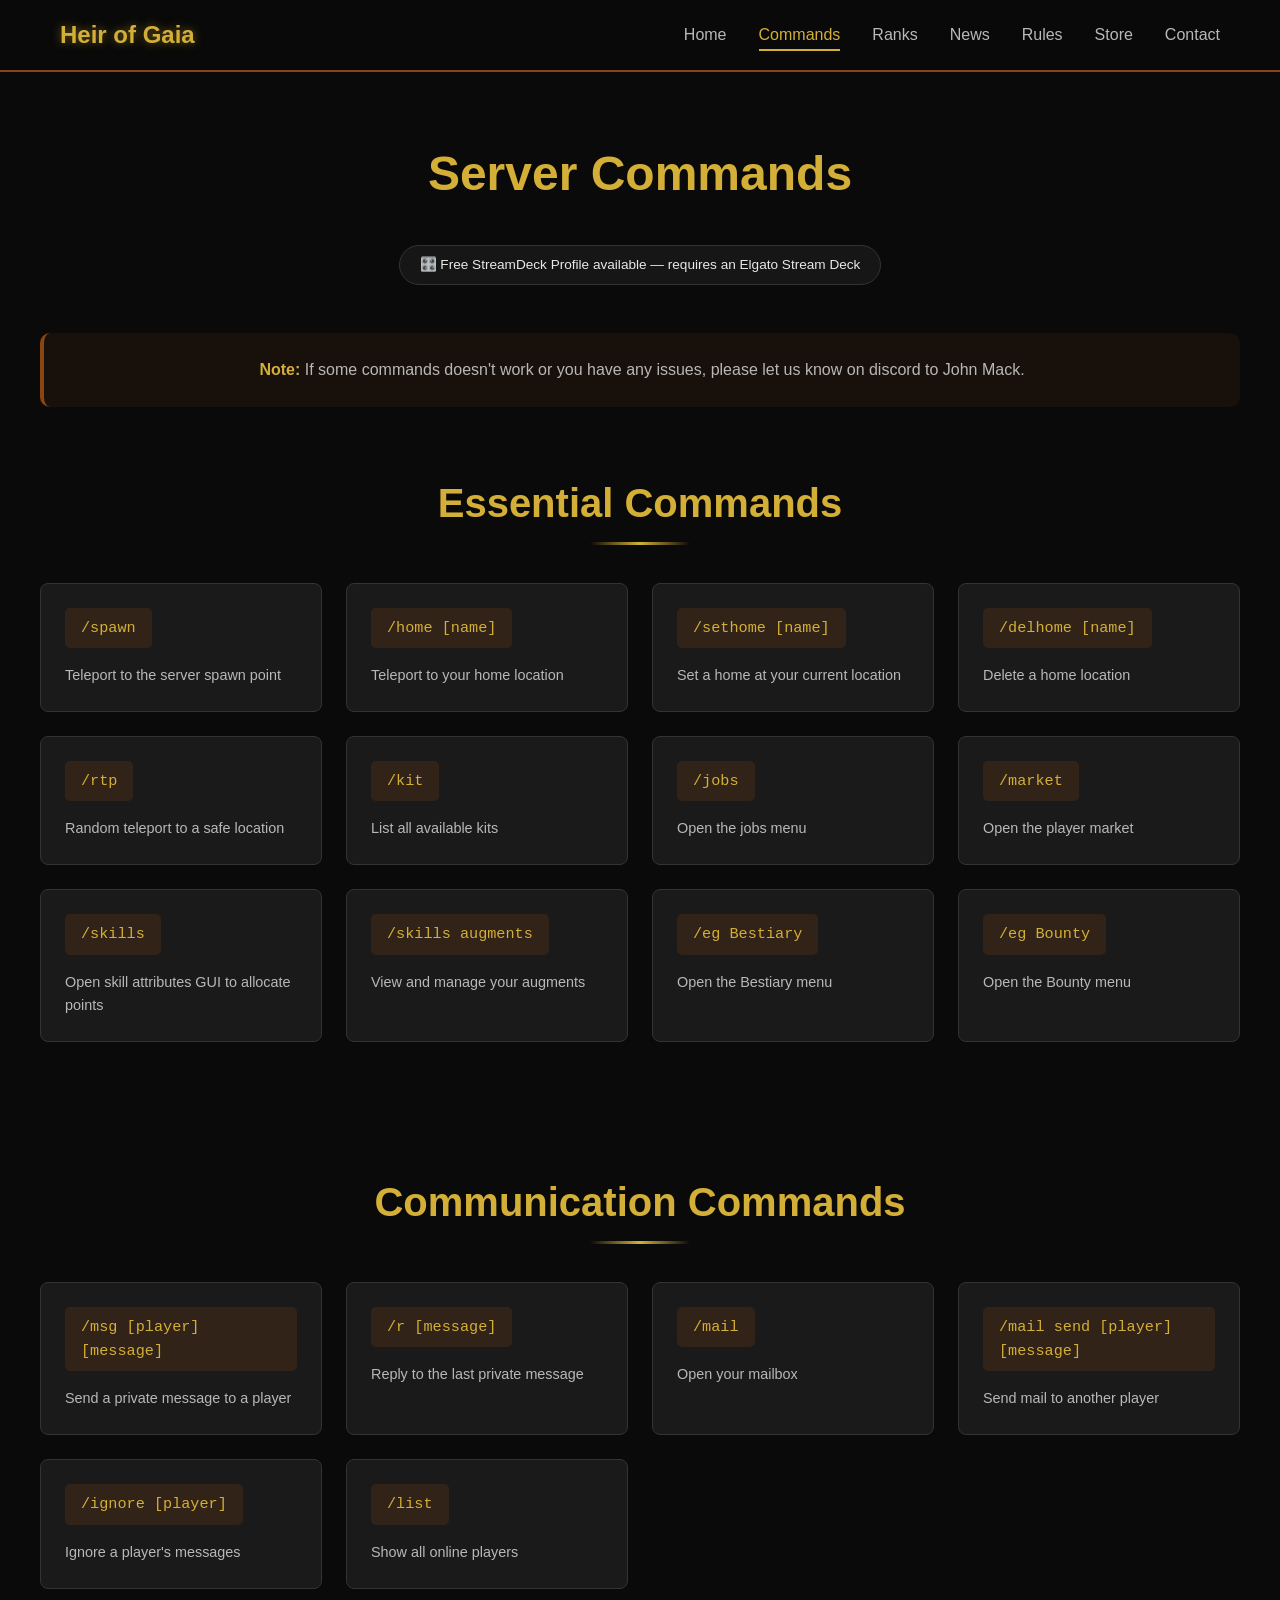
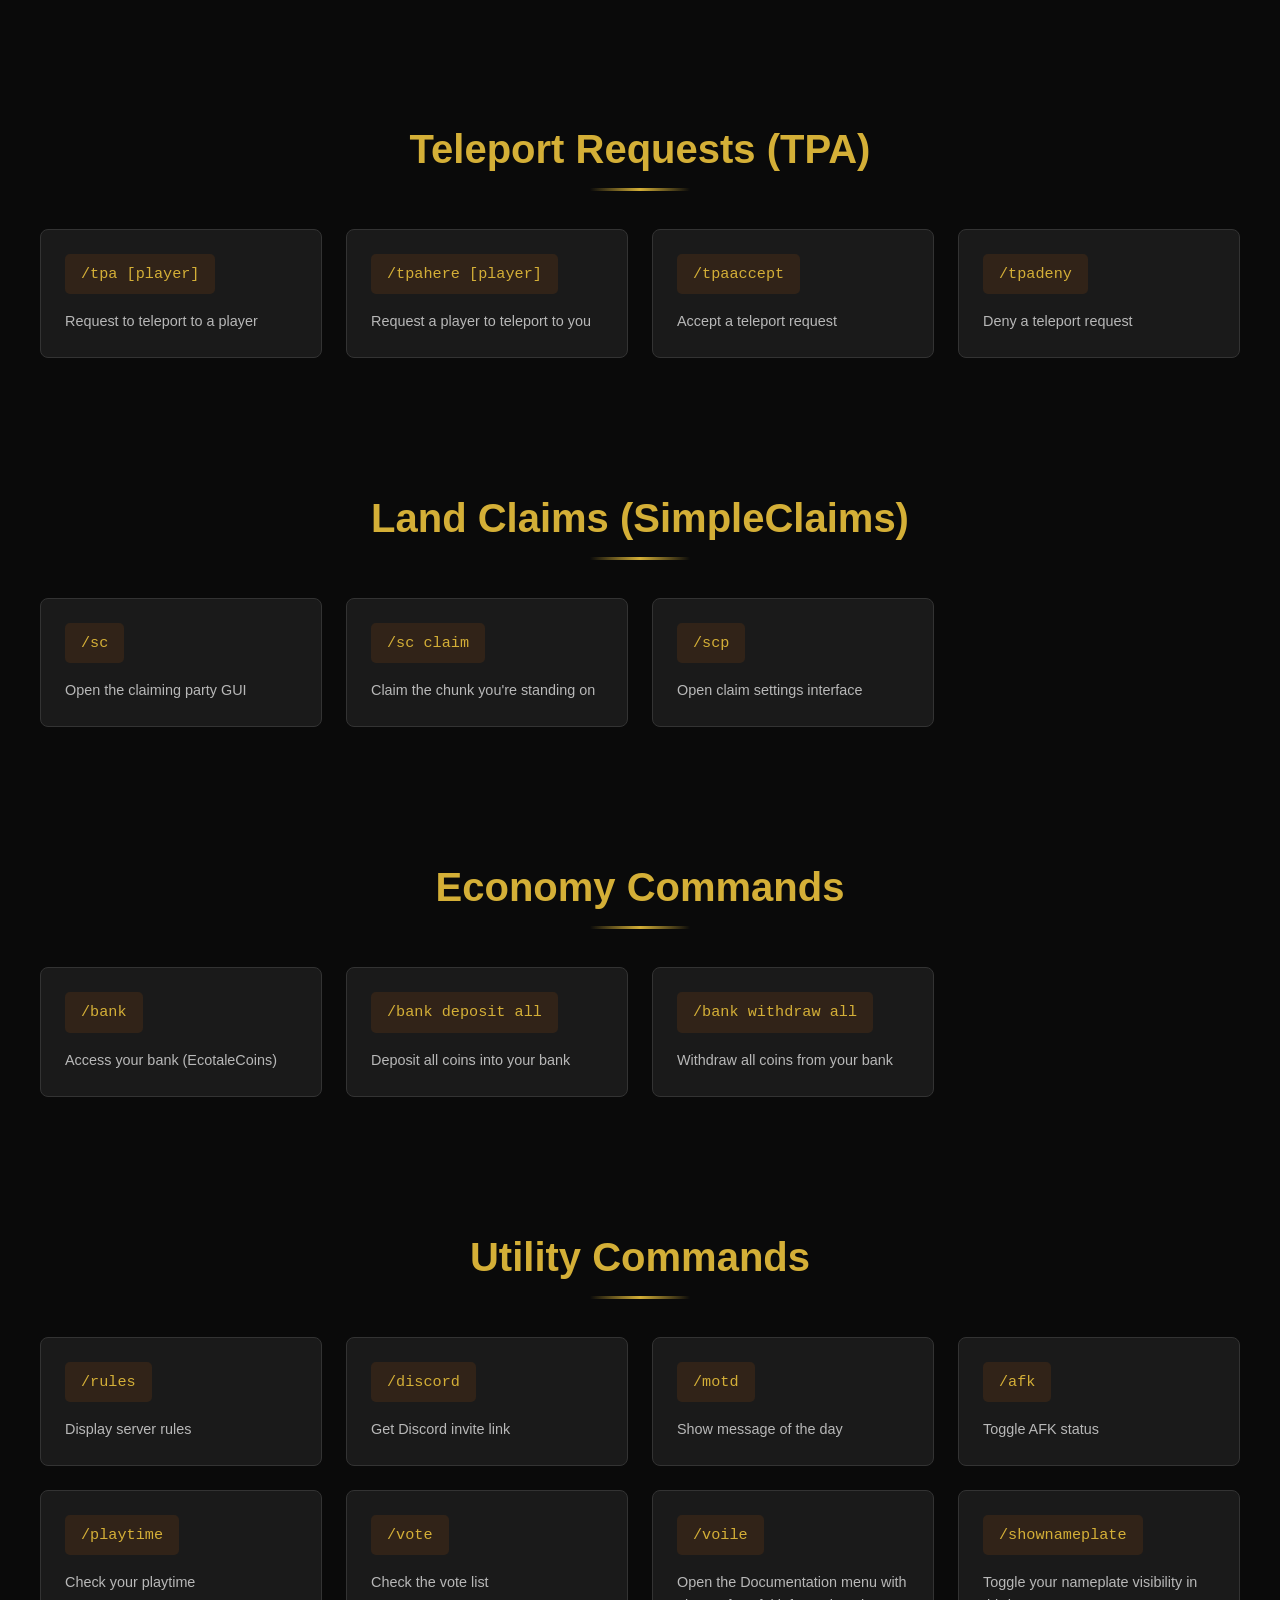
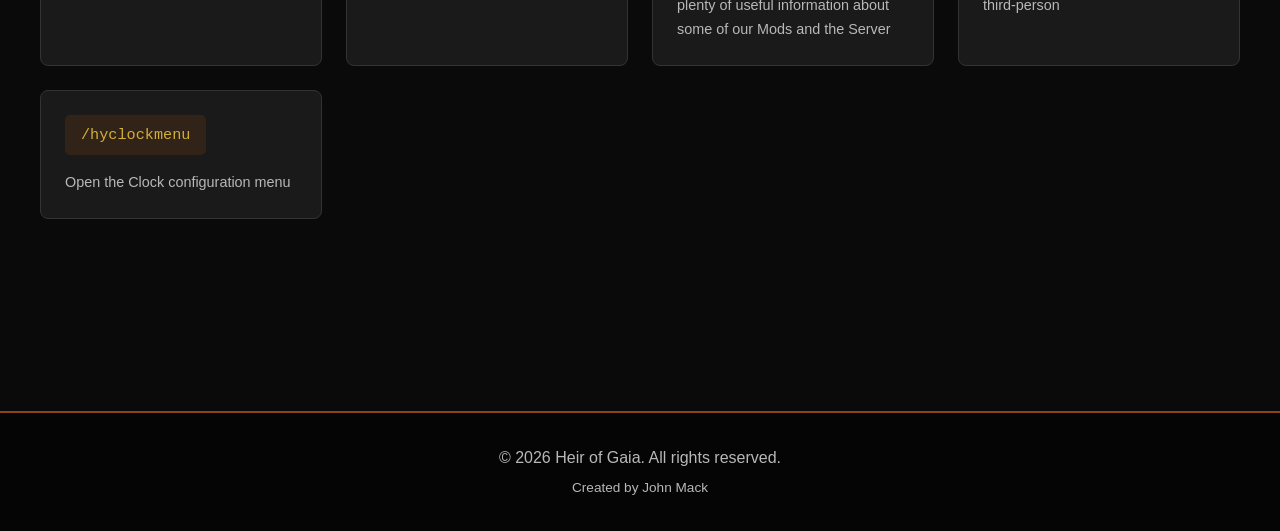
==== commit 573222f7: "updated chunk info and footer" ====
--- a/commands.html
+++ b/commands.html
@@ -29,6 +29,10 @@
 
     <main class="container page-content">
         <h1 class="page-title">Server Commands</h1>
+
+        <div style="text-align: center; margin-bottom: 1.5rem;">
+            <a href="https://github.com/John-Mack/HeirOfgaia-StreamDeck-Profile" target="_blank" style="display: inline-flex; align-items: center; gap: 0.5rem; background: rgba(26,26,26,0.8); color: var(--text-primary); border: 1px solid var(--border-color); padding: 0.5rem 1.2rem; border-radius: 20px; text-decoration: none; font-size: 0.85rem; transition: all 0.3s ease;" onmouseover="this.style.borderColor='var(--secondary-color)'; this.style.color='var(--secondary-color)'" onmouseout="this.style.borderColor='var(--border-color)'; this.style.color='var(--text-primary)'">🎛️ Free StreamDeck Profile available — requires an Elgato Stream Deck</a>
+        </div>
         
         <div class="commands-note">
             <p><strong>Note:</strong> If some commands doesn't work or you have any issues, please let us know on discord to John Mack.</p>
@@ -304,6 +308,7 @@
     <footer class="footer">
         <div class="container">
             <p>&copy; 2026 Heir of Gaia. All rights reserved.</p>
+            <p style="margin-top: 0.4rem; font-size: 0.85rem;">Created by John Mack</p>
         </div>
     </footer>
 
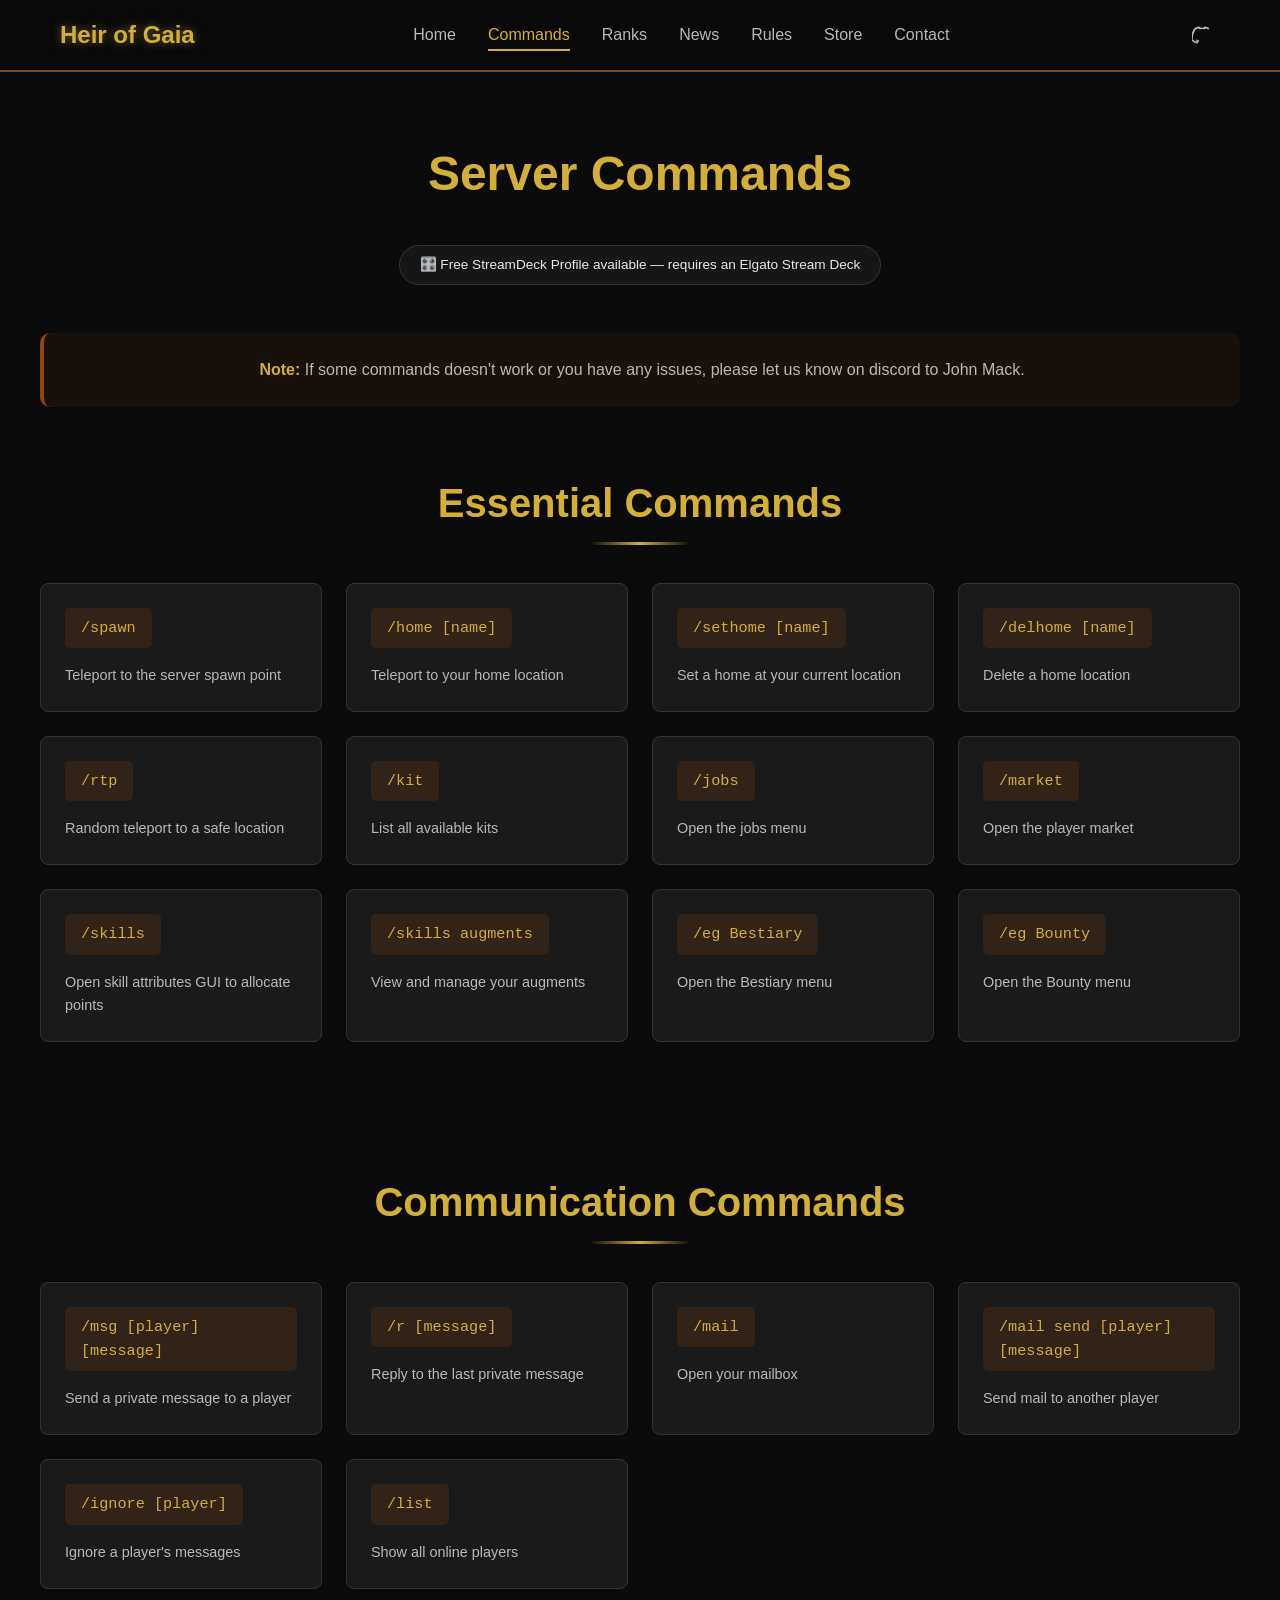
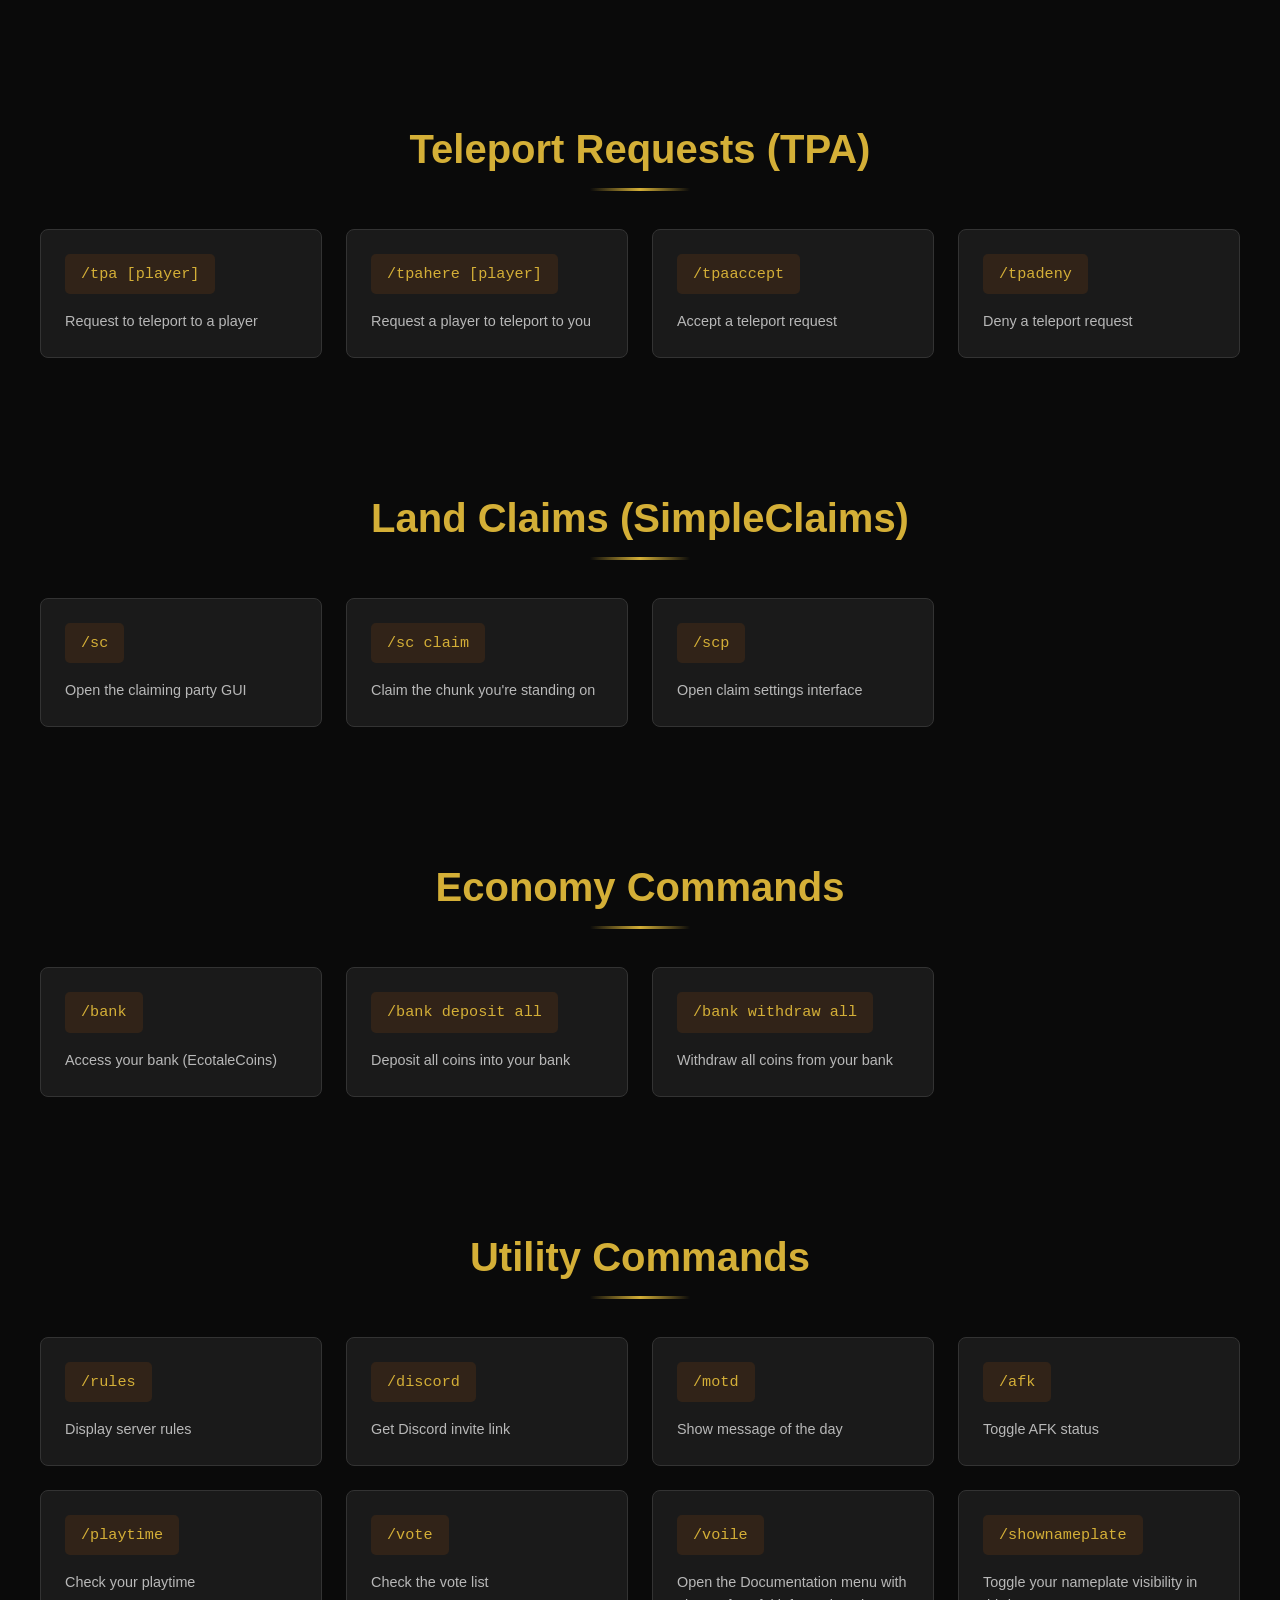
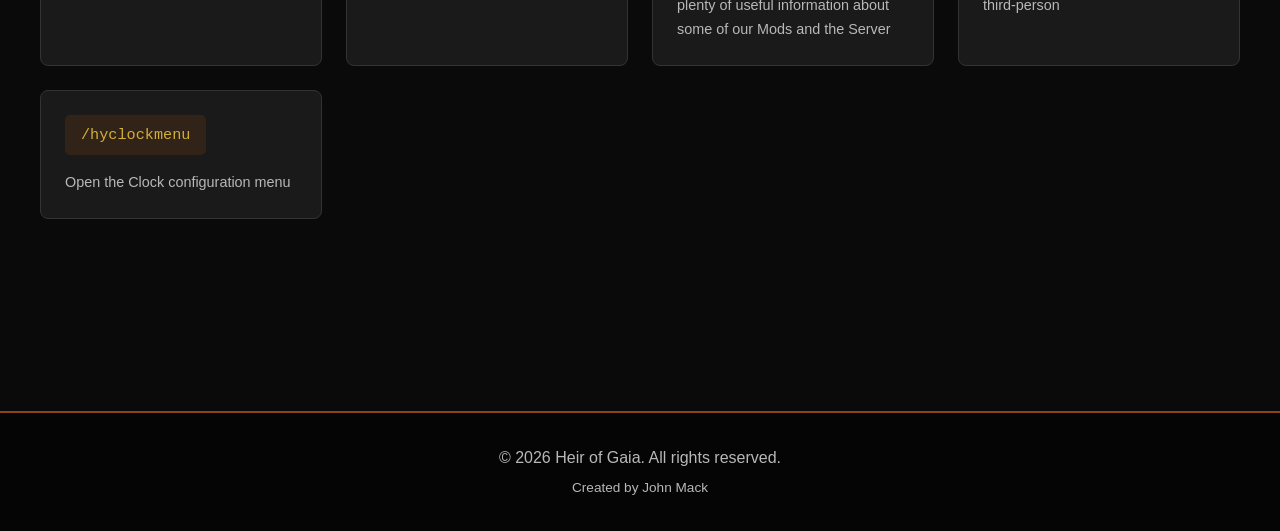
==== commit f956c383: "added discord button to navbar" ====
--- a/commands.html
+++ b/commands.html
@@ -24,6 +24,11 @@
                 <li><a href="store.html">Store</a></li>
                 <li><a href="contact.html">Contact</a></li>
             </ul>
+            <a href="https://discord.gg/JfHbU9vkr3" class="discord-icon" target="_blank" aria-label="Join Discord">
+                <svg width="20" height="20" viewBox="0 0 24 24" fill="none" stroke="currentColor" stroke-width="2">
+                    <path d="M20.317 4.37a19.791 19.791 0 0 0-4.885-1.515a.074.074 0 0 0-.079.037c-.21.375-.444.864-.607 1.25a18.27 18.27 0 0 0-5.487 0c-.163-.386-.395-.875-.607-1.25a.077.077 0 0 0-.079-.037A19.736 19.736 0 0 0 3.677 4.37a.07.07 0 0 0-.032.027C.533 9.046-.32 13.58.099 18.057a.082.082 0 0 0 .031.057a19.9 19.9 0 0 0 5.993 3.03a.078.078 0 0 0 .084-.028c.462-.63.874-1.295 1.226-1.994a.076.076 0 0 0-.042-.106a13.107 13.107 0 0 1-1.872-.892a.077.077 0 0 1-.008-.128a10.2a10.2 0 0 0 .372-.294a.074.074 0 0 1 .076-.01c3.928 1.793 8.18 1.793 12.062 0a.074.074 0 0 1 .078.009c.12.098.246.198.373.294a.077.077 0 0 1-.006.127a12.299 12.299 0 0 1-1.873.892a.077.077 0 0 0-.041.107c.36.698.77 1.363 1.225 1.993a.076.076 0 0 0 .084.028a19.839 19.839 0 0 0 6.002-3.03a.077.077 0 0 0 .032-.056c.5-4.506-.838-8.962-3.552-12.66a.061.061 0 0 0-.031-.03zM8.02 15.33c-1.183 0-2.157-.965-2.157-2.156c0-1.193.948-2.157 2.157-2.157c1.211 0 2.176.964 2.157 2.157c0 1.19-.946 2.157-2.157 2.157zm7.975 0c-1.183 0-2.157-.965-2.157-2.156c0-1.193.948-2.157 2.157-2.157c1.211 0 2.176.964 2.157 2.157c0 1.19-.946 2.157-2.157 2.157z"/>
+                </svg>
+            </a>
         </div>
     </nav>
 
--- a/css/style.css
+++ b/css/style.css
@@ -110,6 +110,27 @@
     transition: 0.3s;
 }
 
+/* Discord Icon */
+.discord-icon {
+    display: flex;
+    align-items: center;
+    justify-content: center;
+    color: var(--text-secondary);
+    transition: all 0.3s ease;
+    margin-left: 1rem;
+    padding: 0.5rem;
+}
+
+.discord-icon:hover {
+    color: var(--secondary-color);
+    transform: scale(1.1);
+}
+
+.discord-icon svg {
+    width: 20px;
+    height: 20px;
+}
+
 /* Hero Section */
 .hero {
     position: relative;
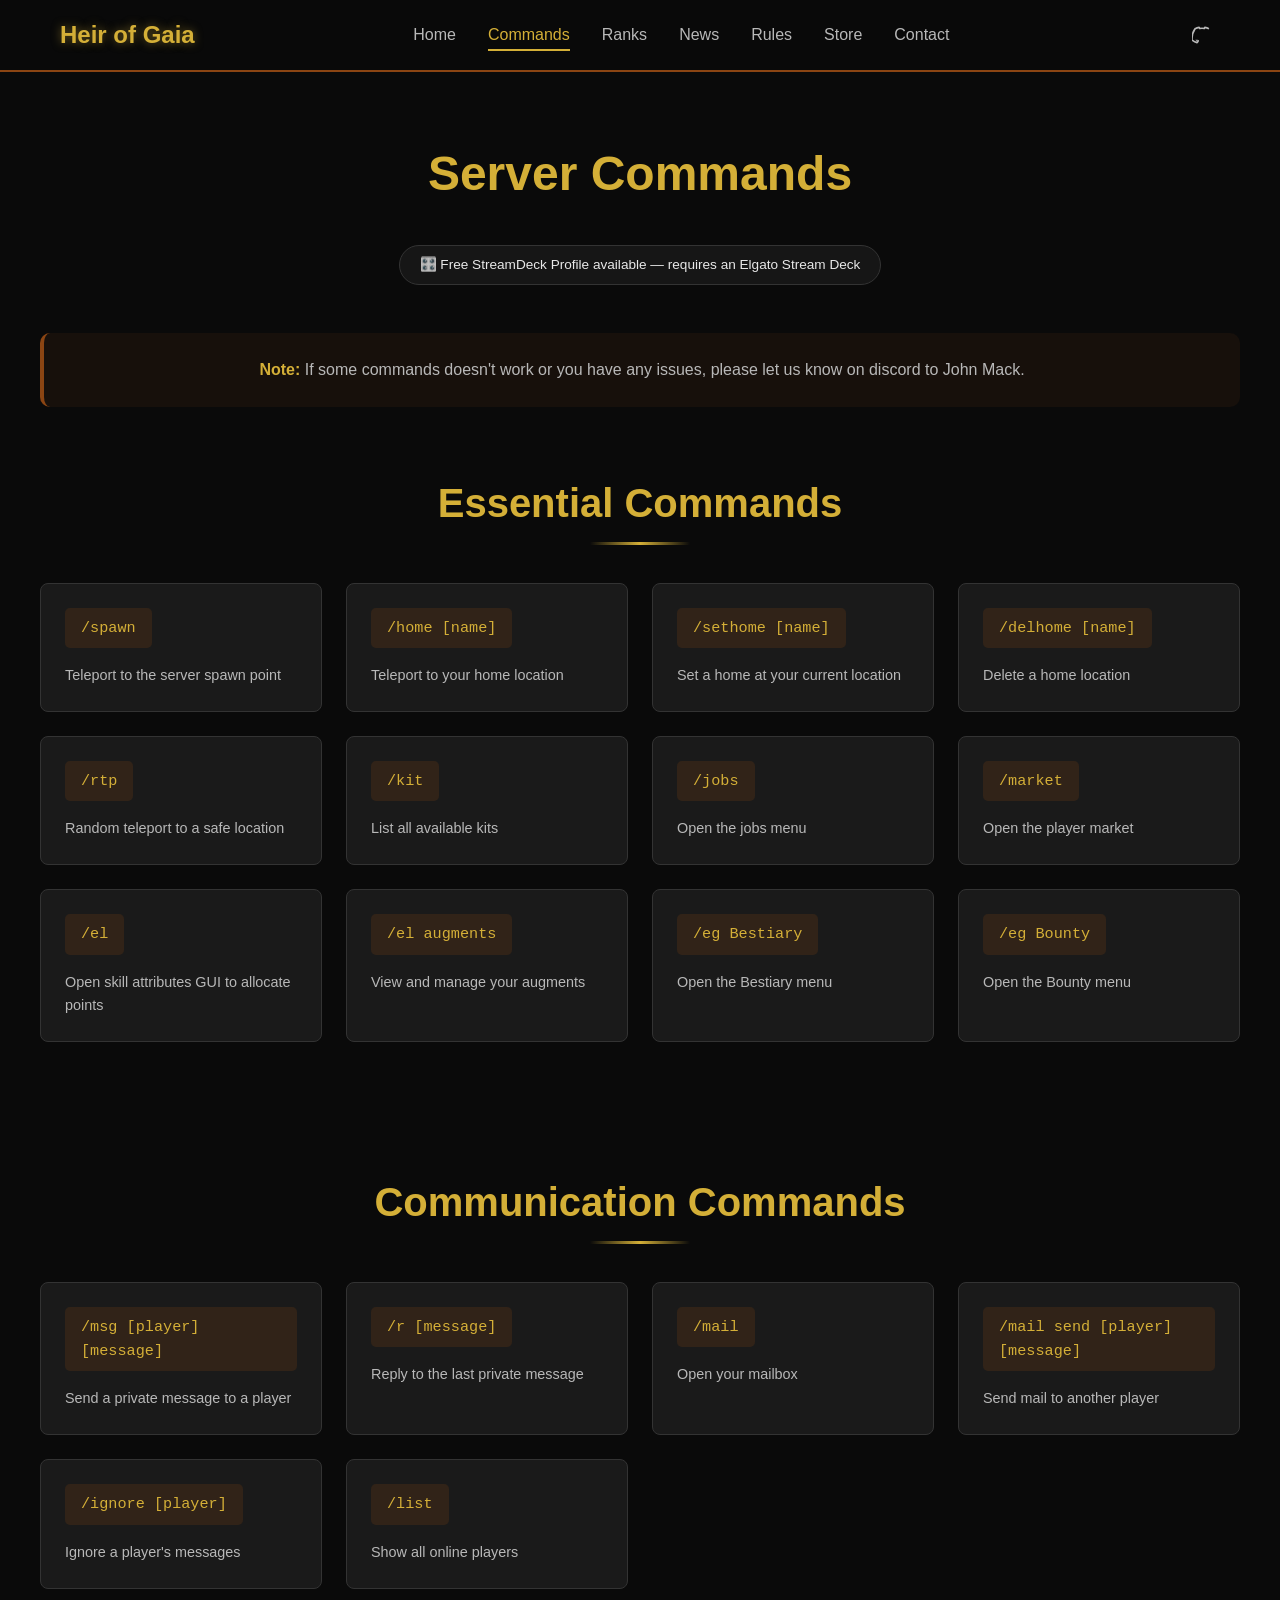
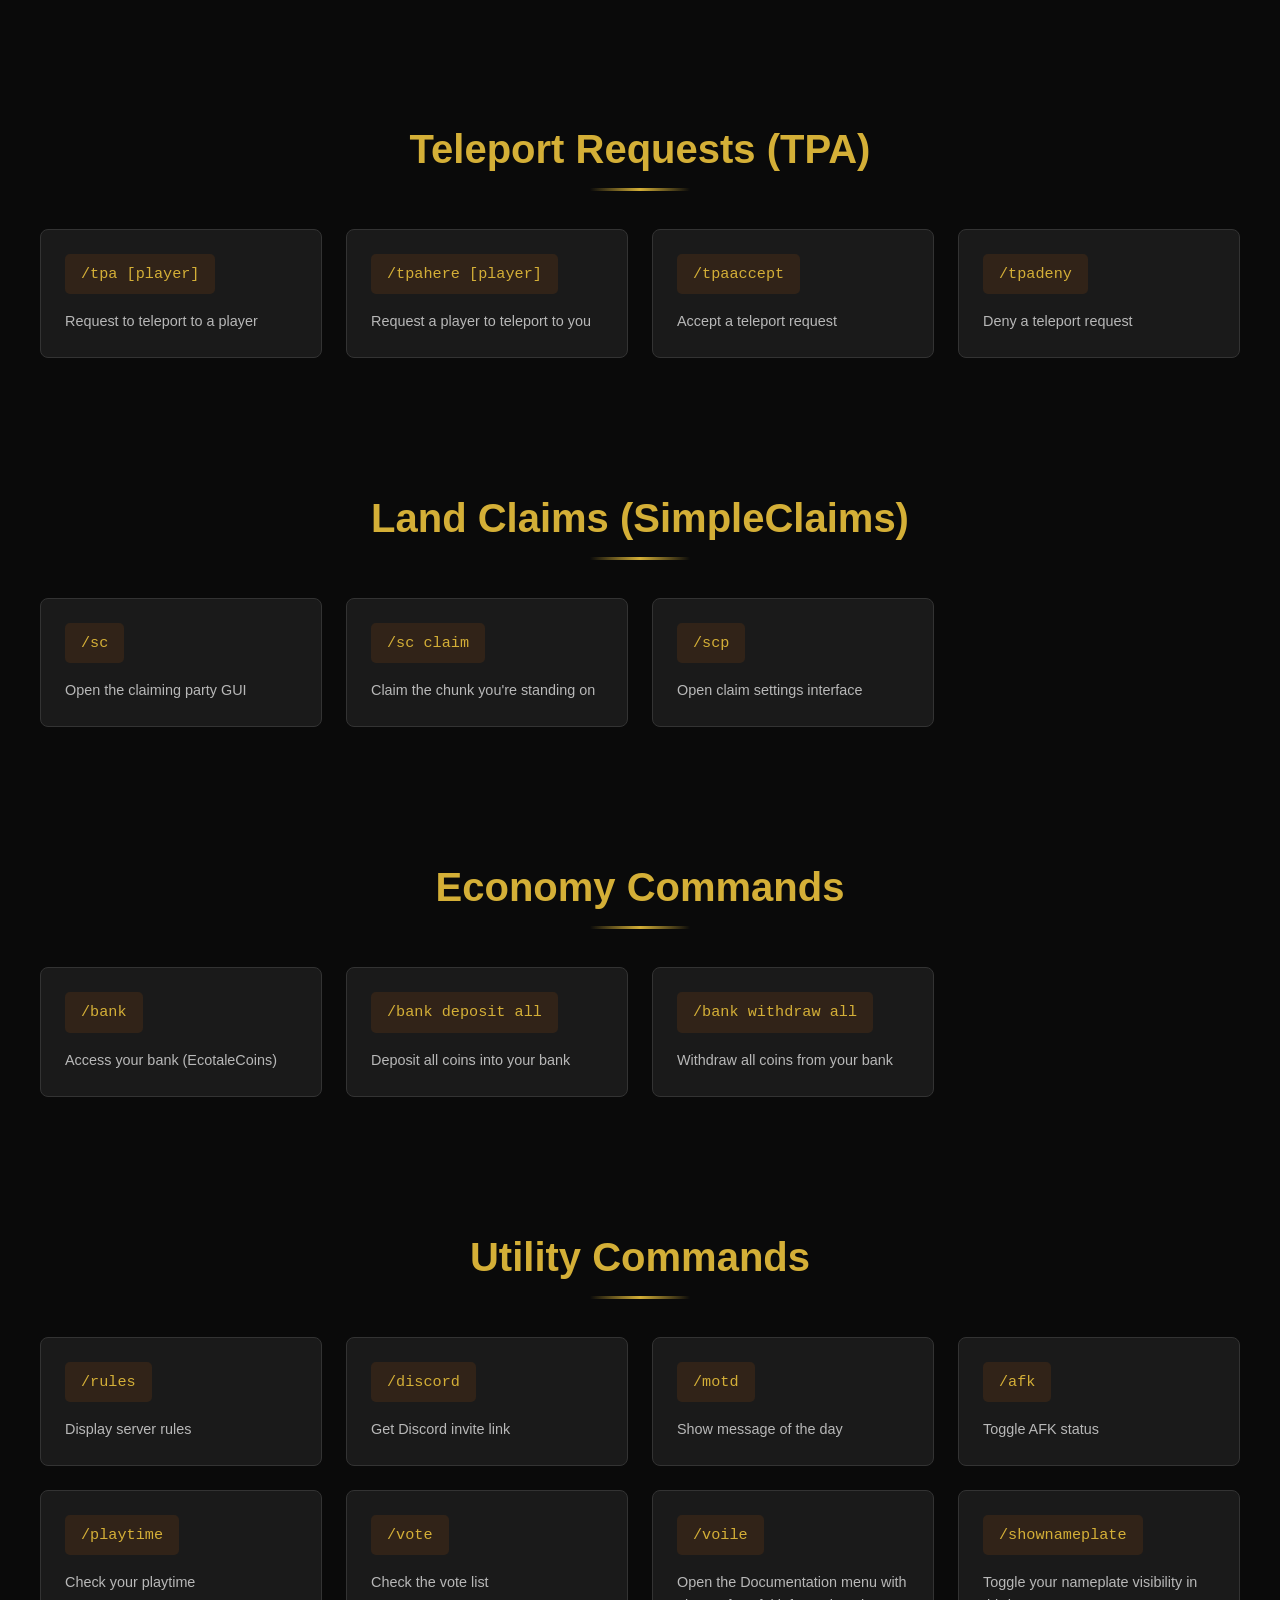
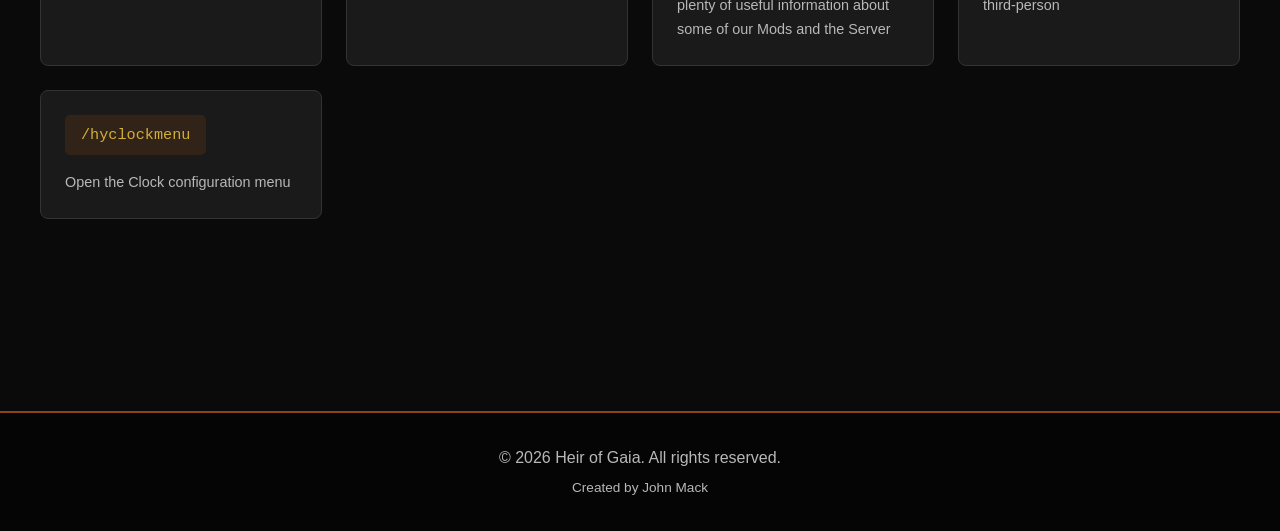
==== commit 23109917: "updated commands" ====
--- a/commands.html
+++ b/commands.html
@@ -96,13 +96,13 @@
                 </div>
 				<div class="command-card">
                     <div class="command-header">
-                        <code>/skills</code>
+                        <code>/el</code>
                     </div>
                     <p>Open skill attributes GUI to allocate points</p>
                 </div>
 				<div class="command-card">
                     <div class="command-header">
-                        <code>/skills augments</code>
+                        <code>/el augments</code>
                     </div>
                     <p>View and manage your augments</p>
                 </div>
--- a/css/style.css
+++ b/css/style.css
@@ -51,6 +51,11 @@
     align-items: center;
 }
 
+.nav-toggle {
+    order: -1;
+    margin-right: 1rem;
+}
+
 .nav-brand {
     font-size: 1.5rem;
     font-weight: bold;
@@ -1040,3 +1045,199 @@
 .commands-note strong {
     color: var(--secondary-color);
 }
+
+
+/* Image Carousel Styles */
+.carousel-container {
+    position: absolute;
+    bottom: 20px;
+    left: 50%;
+    transform: translateX(-50%);
+    width: 90%;
+    max-width: 800px;
+    z-index: 10;
+    display: flex;
+    align-items: center;
+    gap: 1rem;
+}
+
+.carousel-wrapper {
+    flex: 1;
+    overflow: hidden;
+    border-radius: 10px;
+    background: rgba(10, 10, 10, 0.5);
+    backdrop-filter: blur(10px);
+    padding: 1rem;
+}
+
+.carousel-track {
+    display: flex;
+    gap: 1rem;
+    transition: transform 0.5s ease;
+    align-items: center;
+}
+
+.carousel-item {
+    flex-shrink: 0;
+    width: 200px;
+    height: 120px;
+    border-radius: 8px;
+    overflow: hidden;
+    cursor: pointer;
+    transition: all 0.3s ease;
+    border: 2px solid transparent;
+    opacity: 0.6;
+}
+
+.carousel-item img {
+    width: 100%;
+    height: 100%;
+    object-fit: cover;
+    display: block;
+}
+
+.carousel-item.active {
+    width: 280px;
+    height: 168px;
+    border-color: var(--secondary-color);
+    box-shadow: 0 0 20px rgba(212, 175, 55, 0.5);
+    opacity: 1;
+    transform: scale(1.05);
+}
+
+.carousel-item:hover {
+    opacity: 1;
+    border-color: var(--primary-color);
+}
+
+.carousel-btn {
+    background: rgba(139, 69, 19, 0.8);
+    color: var(--secondary-color);
+    border: 2px solid var(--primary-color);
+    width: 40px;
+    height: 40px;
+    border-radius: 50%;
+    font-size: 1.5rem;
+    cursor: pointer;
+    transition: all 0.3s ease;
+    display: flex;
+    align-items: center;
+    justify-content: center;
+    flex-shrink: 0;
+}
+
+.carousel-btn:hover {
+    background: var(--primary-color);
+    color: white;
+    transform: scale(1.1);
+}
+
+.carousel-btn:active {
+    transform: scale(0.95);
+}
+
+/* Image Zoom Modal */
+.image-modal {
+    display: none;
+    position: fixed;
+    z-index: 9999;
+    left: 0;
+    top: 0;
+    width: 100%;
+    height: 100%;
+    background-color: rgba(0, 0, 0, 0.95);
+    animation: fadeIn 0.3s ease;
+}
+
+.image-modal.show {
+    display: flex;
+    align-items: center;
+    justify-content: center;
+}
+
+@keyframes fadeIn {
+    from { opacity: 0; }
+    to { opacity: 1; }
+}
+
+.modal-content {
+    max-width: 90%;
+    max-height: 90%;
+    object-fit: contain;
+    border-radius: 10px;
+    box-shadow: 0 0 50px rgba(212, 175, 55, 0.3);
+    animation: zoomIn 0.3s ease;
+}
+
+@keyframes zoomIn {
+    from {
+        transform: scale(0.7);
+        opacity: 0;
+    }
+    to {
+        transform: scale(1);
+        opacity: 1;
+    }
+}
+
+.modal-close {
+    position: absolute;
+    top: 20px;
+    right: 40px;
+    color: var(--secondary-color);
+    font-size: 50px;
+    font-weight: bold;
+    cursor: pointer;
+    transition: all 0.3s ease;
+}
+
+.modal-close:hover {
+    color: white;
+    transform: scale(1.2);
+}
+
+/* Responsive Carousel */
+@media (max-width: 768px) {
+    .carousel-container {
+        width: 95%;
+        bottom: 10px;
+    }
+
+    .carousel-item {
+        width: 150px;
+        height: 90px;
+    }
+
+    .carousel-item.active {
+        width: 200px;
+        height: 120px;
+    }
+
+    .carousel-btn {
+        width: 35px;
+        height: 35px;
+        font-size: 1.2rem;
+    }
+
+    .modal-close {
+        top: 10px;
+        right: 20px;
+        font-size: 40px;
+    }
+}
+
+@media (max-width: 480px) {
+    .carousel-item {
+        width: 120px;
+        height: 72px;
+    }
+
+    .carousel-item.active {
+        width: 160px;
+        height: 96px;
+    }
+
+    .carousel-wrapper {
+        padding: 0.5rem;
+    }
+}
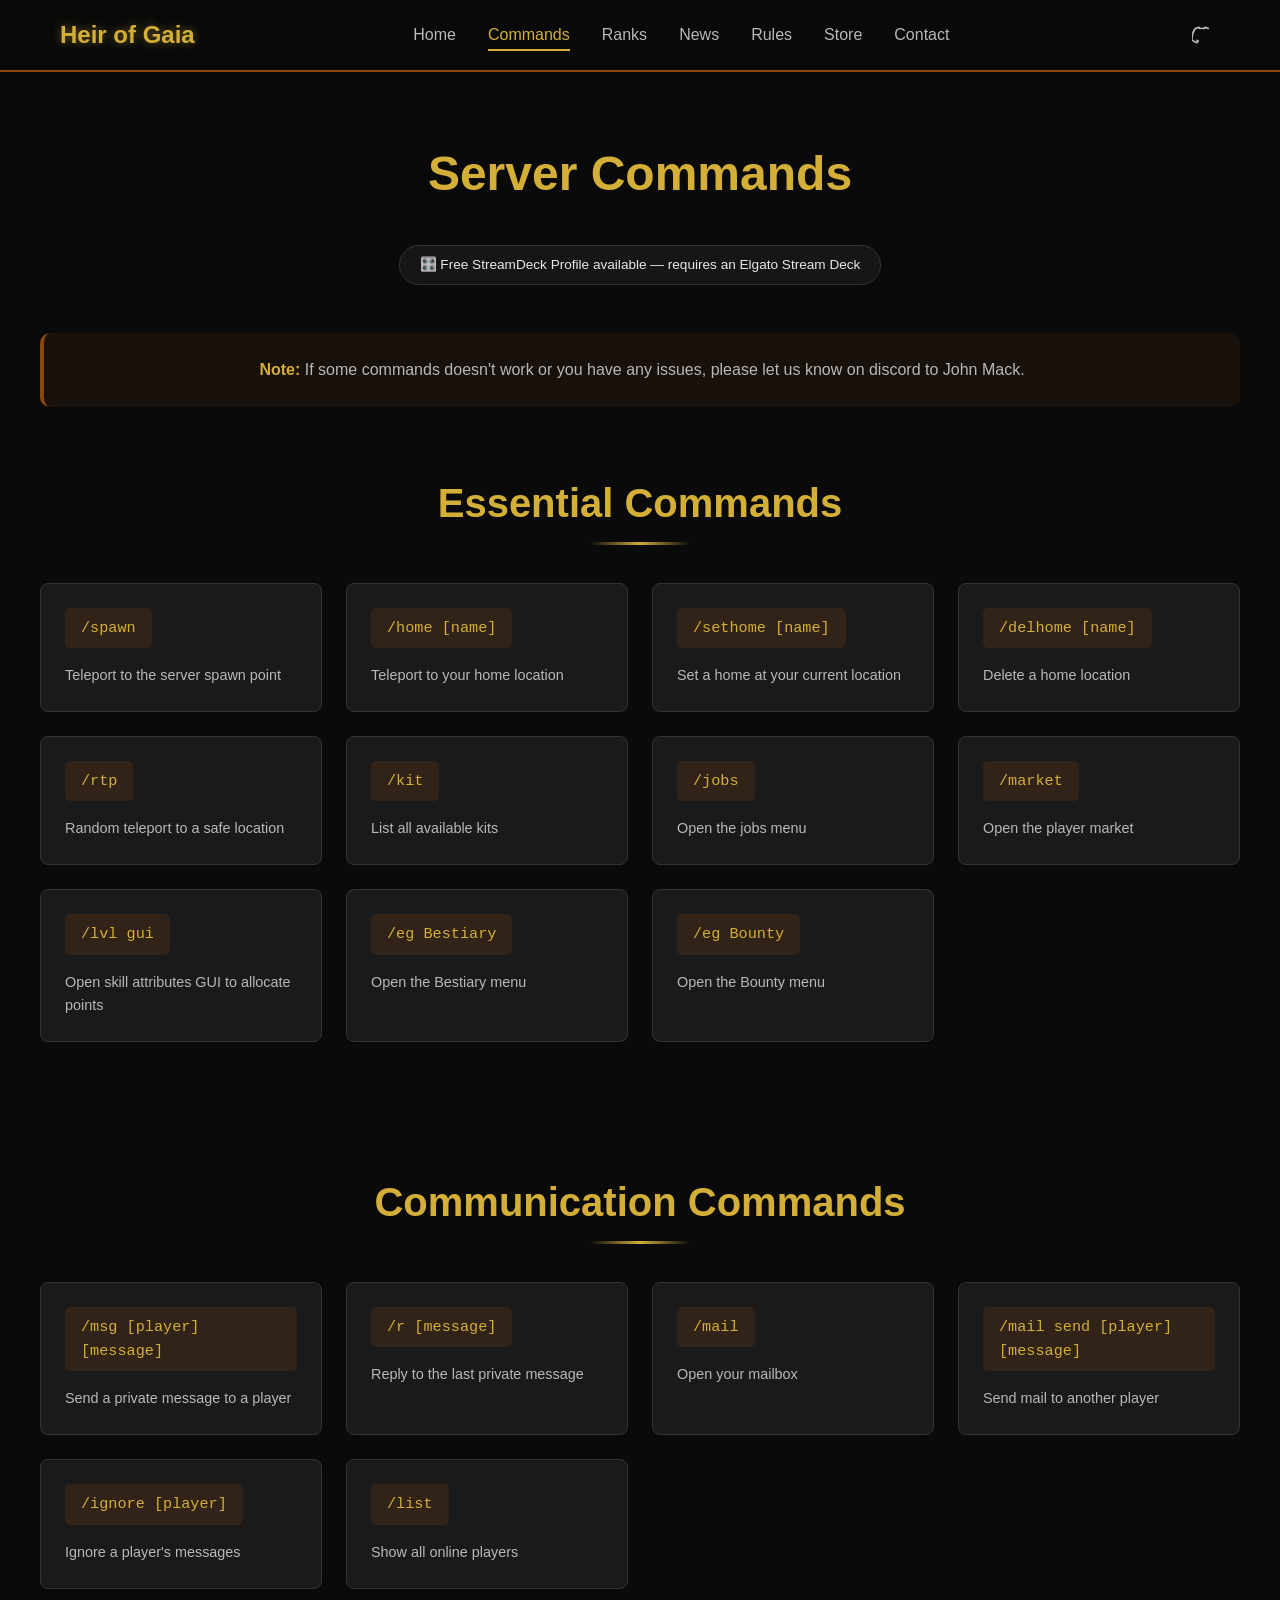
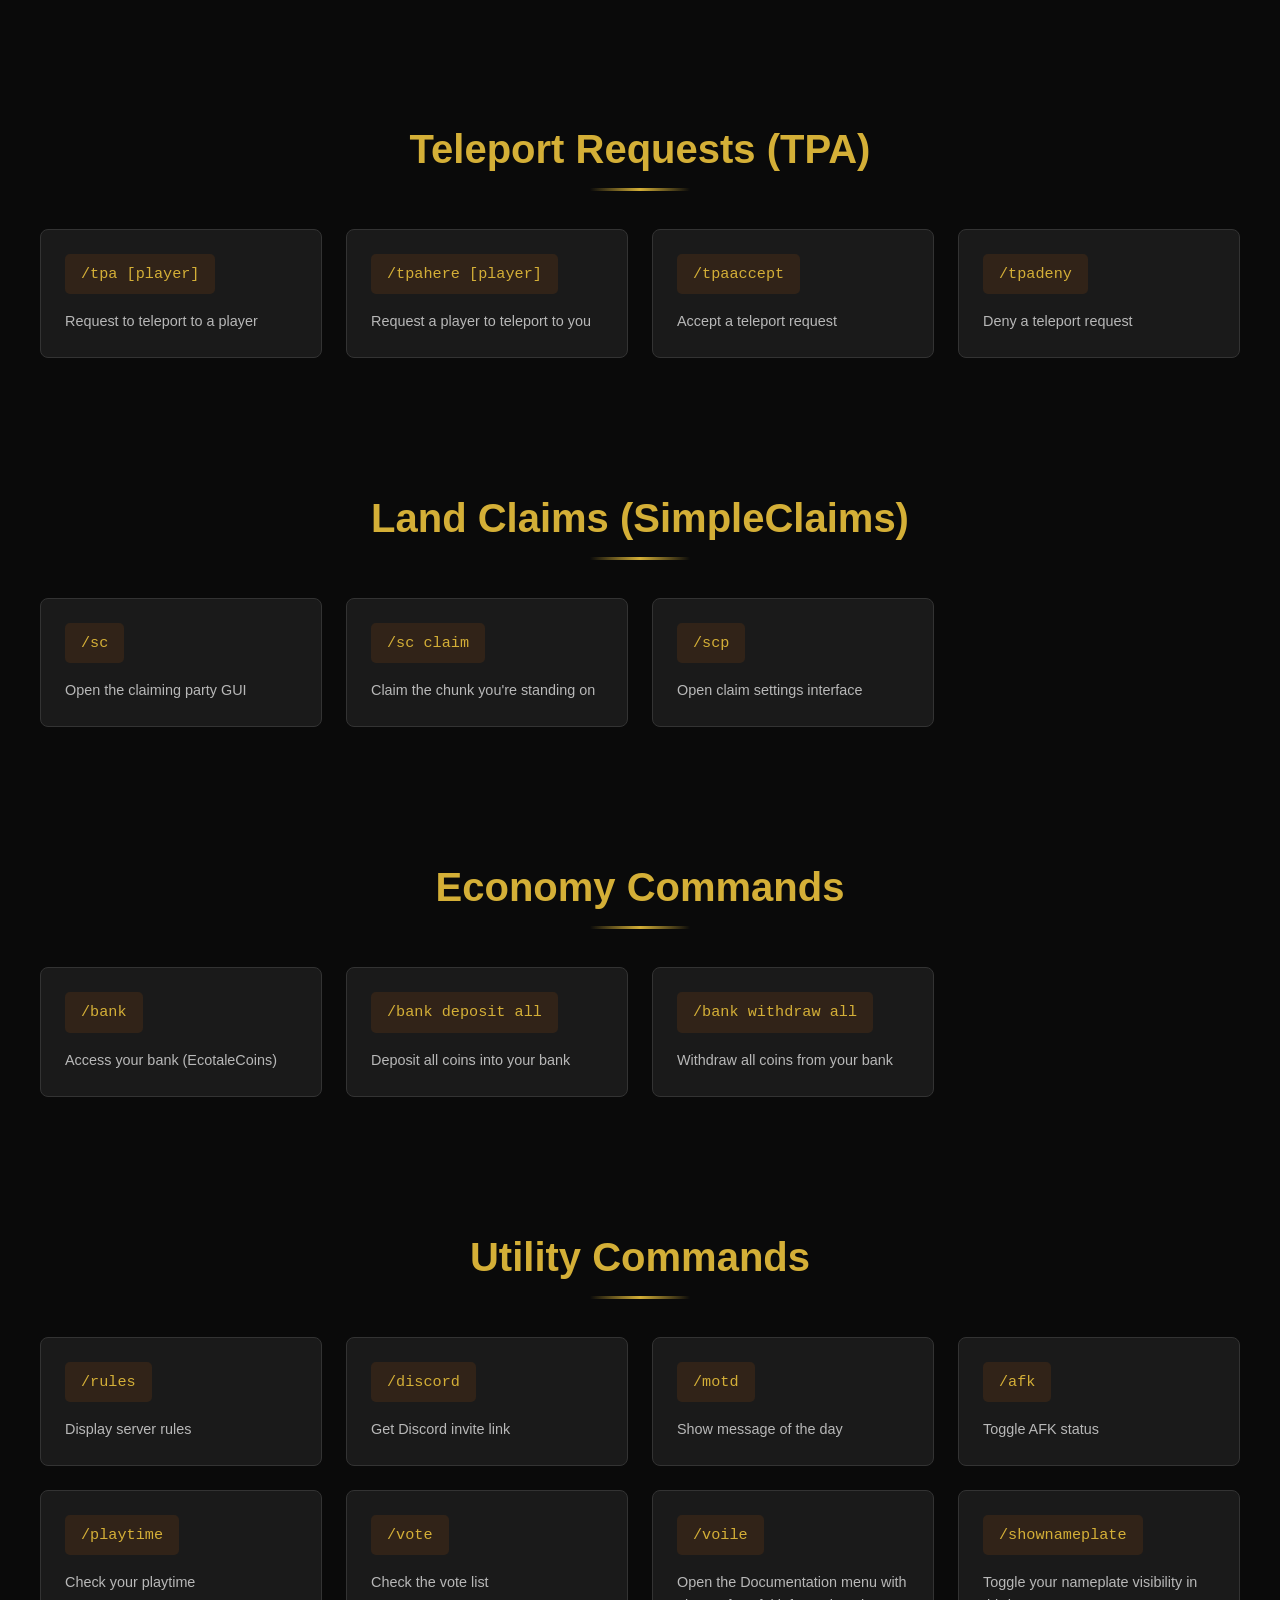
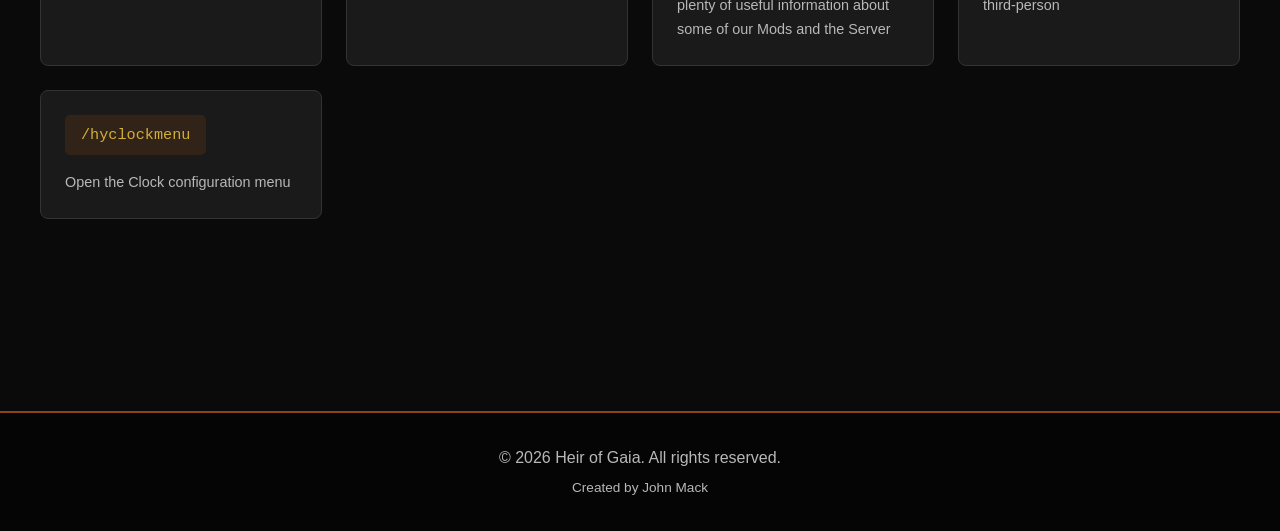
==== commit 0a8bb313: "updated 4 RPG leveling" ====
--- a/commands.html
+++ b/commands.html
@@ -96,15 +96,9 @@
                 </div>
 				<div class="command-card">
                     <div class="command-header">
-                        <code>/el</code>
+                        <code>/lvl gui</code>
                     </div>
                     <p>Open skill attributes GUI to allocate points</p>
-                </div>
-				<div class="command-card">
-                    <div class="command-header">
-                        <code>/el augments</code>
-                    </div>
-                    <p>View and manage your augments</p>
                 </div>
 				<div class="command-card">
                     <div class="command-header">
